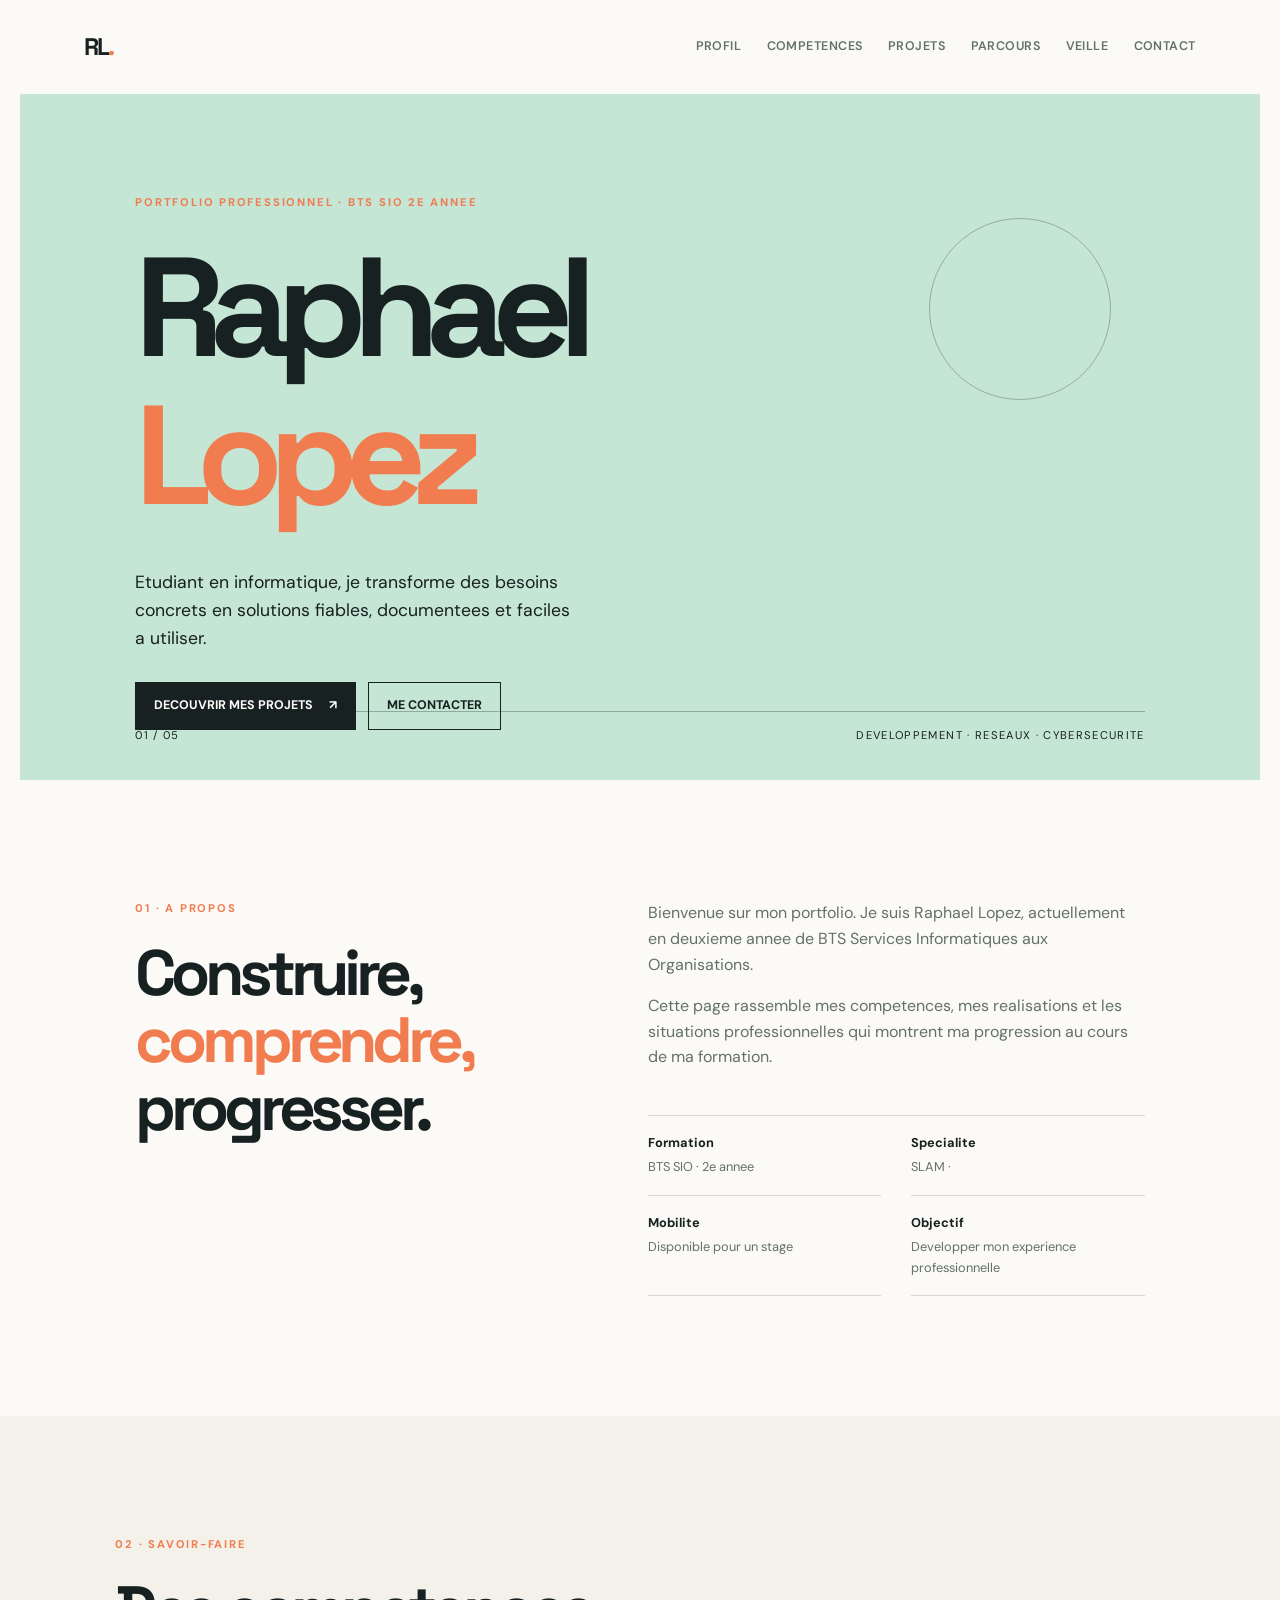
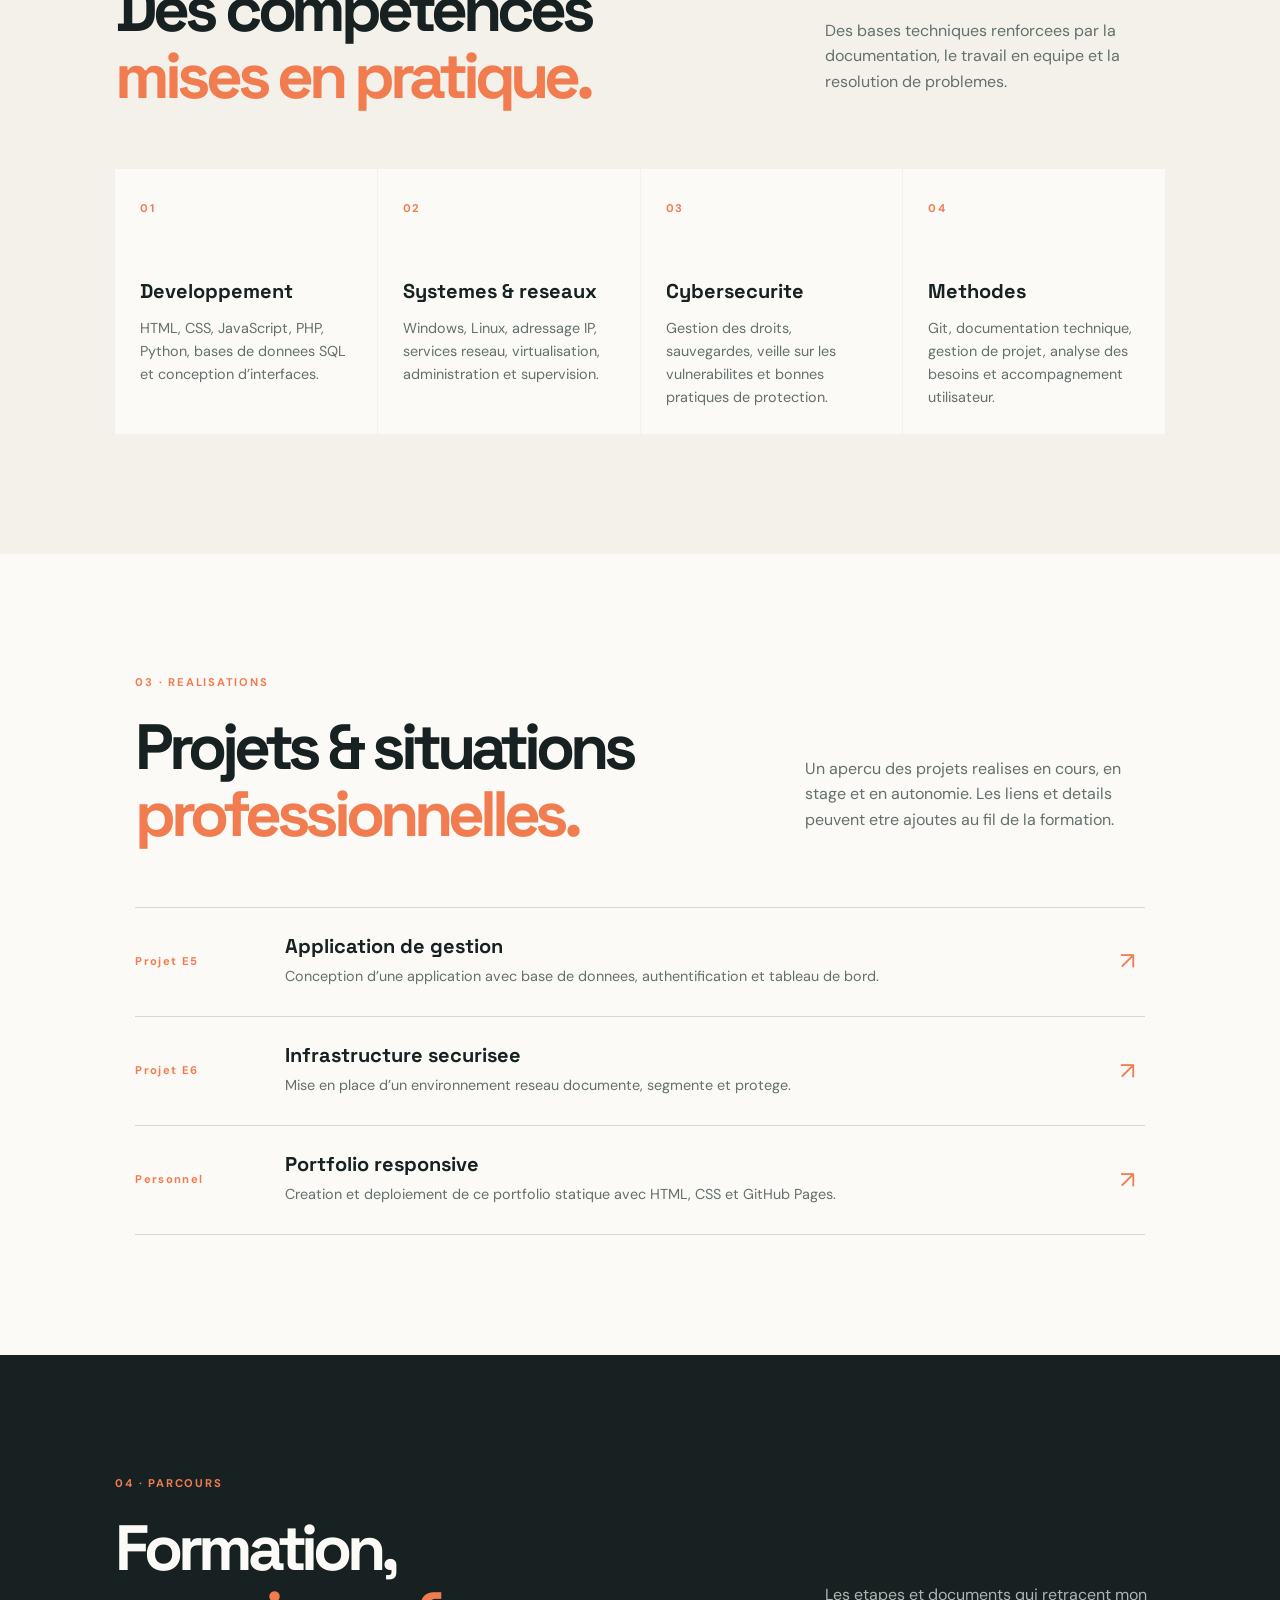
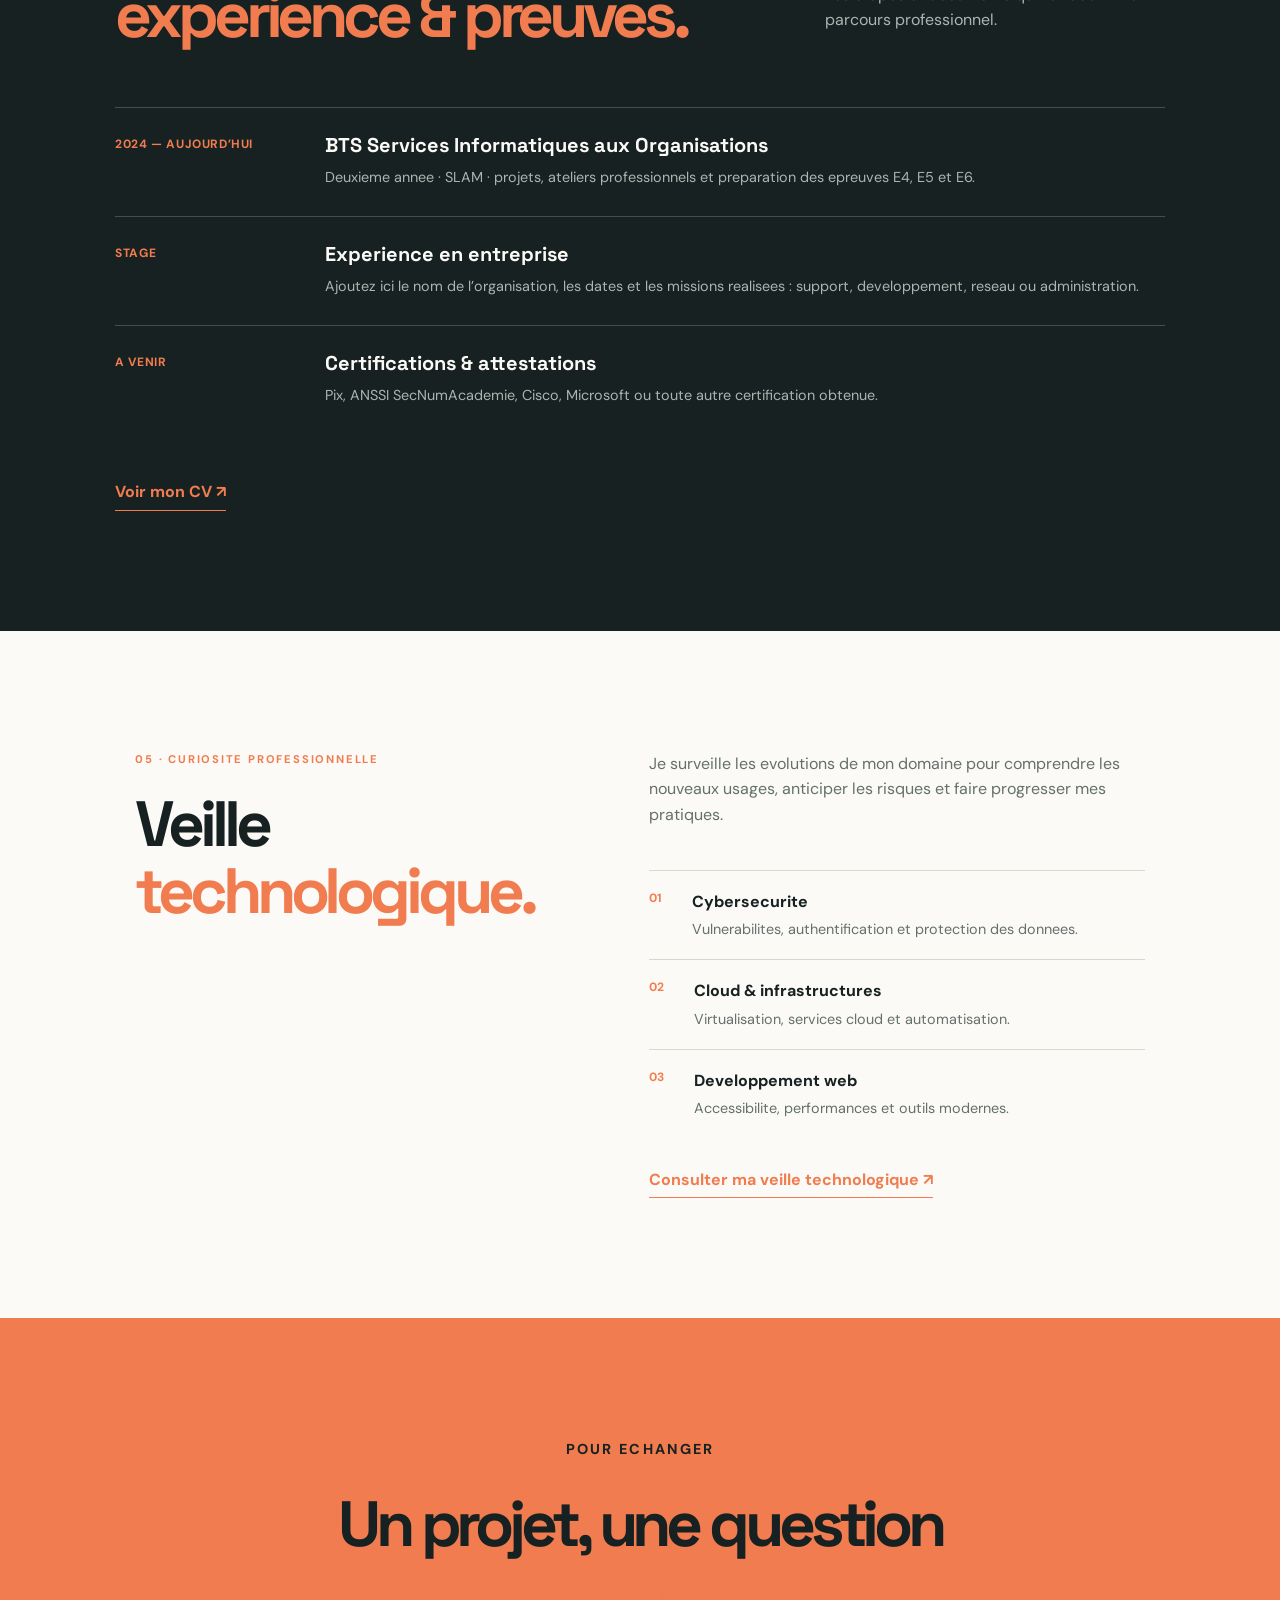
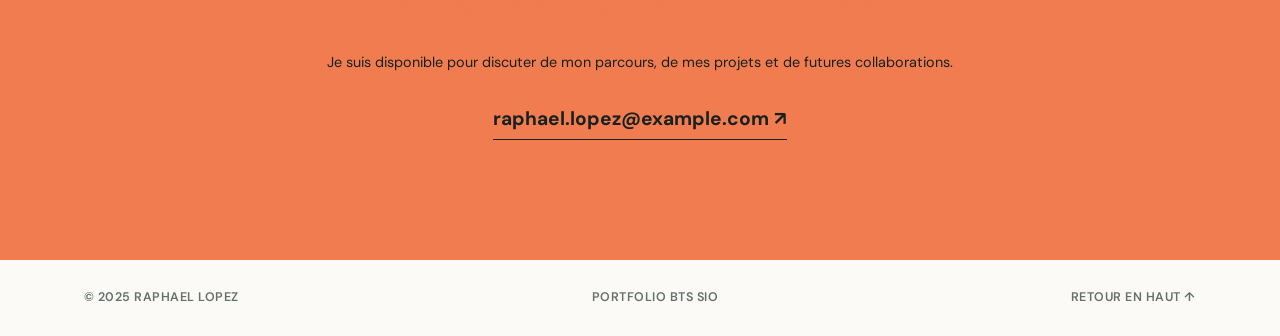
==== index.html @ b1503b55 "jihui" ====
<!DOCTYPE html>
<html lang="fr">
    <head>
        <meta charset="UTF-8">
        <meta name="viewport" content="width=device-width, initial-scale=1.0">
        <meta name="description" content="Portfolio de Raphael Lopez, etudiant en deuxieme annee de BTS SIO.">
        <title>Raphael Lopez | Portfolio BTS SIO</title>
        <link rel="stylesheet" href="stylep.css">
    </head>
    <body>
        <header class="site-header">
            <a class="brand" href="#accueil">RL<span>.</span></a>
            <nav aria-label="Navigation principale">
                <a href="#profil">Profil</a>
                <a href="#competences">Competences</a>
                <a href="#projets">Projets</a>
                <a href="#parcours">Parcours</a>
                <a href="#veille">Veille</a>
                <a href="#contact">Contact</a>
            </nav>
        </header>

        <main>
            <section id="accueil" class="hero">
                <p class="eyebrow">Portfolio professionnel · BTS SIO 2e annee</p>
                <h1>Raphael<br><em>Lopez</em></h1>
                <p class="hero-intro">Etudiant en informatique, je transforme des besoins concrets en solutions fiables, documentees et faciles a utiliser.</p>
                <div class="hero-actions">
                    <a class="button button-primary" href="#projets">Decouvrir mes projets <span aria-hidden="true">↗</span></a>
                    <a class="button button-secondary" href="#contact">Me contacter</a>
                </div>
                <div class="hero-meta">
                    <span>01 / 05</span>
                    <span>Developpement · Reseaux · Cybersecurite</span>
                </div>
            </section>

            <section id="profil" class="section split-section">
                <div>
                    <p class="eyebrow">01 · A propos</p>
                    <h2>Construire,<br><em>comprendre,</em> progresser.</h2>
                </div>
                <div class="section-copy">
                    <p>Bienvenue sur mon portfolio. Je suis Raphael Lopez, actuellement en deuxieme annee de BTS Services Informatiques aux Organisations.</p>
                    <p>Cette page rassemble mes competences, mes realisations et les situations professionnelles qui montrent ma progression au cours de ma formation.</p>
                    <div class="info-grid">
                        <div><strong>Formation</strong><span>BTS SIO · 2e annee</span></div>
                        <div><strong>Specialite</strong><span>SLAM ·</span></div>
                        <div><strong>Mobilite</strong><span>Disponible pour un stage</span></div>
                        <div><strong>Objectif</strong><span>Developper mon experience professionnelle</span></div>
                    </div>
                </div>
            </section>

            <section id="competences" class="section tinted-section">
                <div class="section-heading">
                    <div>
                        <p class="eyebrow">02 · Savoir-faire</p>
                        <h2>Des competences<br><em>mises en pratique.</em></h2>
                    </div>
                    <p>Des bases techniques renforcees par la documentation, le travail en equipe et la resolution de problemes.</p>
                </div>
                <div class="skill-grid">
                    <article class="skill-card"><span class="card-number">01</span><h3>Developpement</h3><p>HTML, CSS, JavaScript, PHP, Python, bases de donnees SQL et conception d’interfaces.</p></article>
                    <article class="skill-card"><span class="card-number">02</span><h3>Systemes & reseaux</h3><p>Windows, Linux, adressage IP, services reseau, virtualisation, administration et supervision.</p></article>
                    <article class="skill-card"><span class="card-number">03</span><h3>Cybersecurite</h3><p>Gestion des droits, sauvegardes, veille sur les vulnerabilites et bonnes pratiques de protection.</p></article>
                    <article class="skill-card"><span class="card-number">04</span><h3>Methodes</h3><p>Git, documentation technique, gestion de projet, analyse des besoins et accompagnement utilisateur.</p></article>
                </div>
            </section>

            <section id="projets" class="section">
                <div class="section-heading">
                    <div>
                        <p class="eyebrow">03 · Realisations</p>
                        <h2>Projets & situations<br><em>professionnelles.</em></h2>
                    </div>
                    <p>Un apercu des projets realises en cours, en stage et en autonomie. Les liens et details peuvent etre ajoutes au fil de la formation.</p>
                </div>
                <div class="project-list">
                    <article class="project-row"><span class="project-type">Projet E5</span><div><h3>Application de gestion</h3><p>Conception d’une application avec base de donnees, authentification et tableau de bord.</p></div><span class="project-arrow" aria-hidden="true">↗</span></article>
                    <article class="project-row"><span class="project-type">Projet E6</span><div><h3>Infrastructure securisee</h3><p>Mise en place d’un environnement reseau documente, segmente et protege.</p></div><span class="project-arrow" aria-hidden="true">↗</span></article>
                    <article class="project-row"><span class="project-type">Personnel</span><div><h3>Portfolio responsive</h3><p>Creation et deploiement de ce portfolio statique avec HTML, CSS et GitHub Pages.</p></div><span class="project-arrow" aria-hidden="true">↗</span></article>
                </div>
            </section>

            <section id="parcours" class="section dark-section">
                <div class="section-heading">
                    <div>
                        <p class="eyebrow">04 · Parcours</p>
                        <h2>Formation,<br><em>experience & preuves.</em></h2>
                    </div>
                    <p>Les etapes et documents qui retracent mon parcours professionnel.</p>
                </div>
                <div class="timeline">
                    <div class="timeline-item"><span>2024 — aujourd’hui</span><div><h3>BTS Services Informatiques aux Organisations</h3><p>Deuxieme annee · SLAM · projets, ateliers professionnels et preparation des epreuves E4, E5 et E6.</p></div></div>
                    <div class="timeline-item"><span>Stage</span><div><h3>Experience en entreprise</h3><p>Ajoutez ici le nom de l’organisation, les dates et les missions realisees : support, developpement, reseau ou administration.</p></div></div>
                    <div class="timeline-item"><span>A venir</span><div><h3>Certifications & attestations</h3><p>Pix, ANSSI SecNumAcademie, Cisco, Microsoft ou toute autre certification obtenue.</p></div></div>
                </div>
                <div class="document-links"><a href="#contact">Voir mon CV <span aria-hidden="true">↗</div>
            </section>

            <section id="veille" class="section split-section">
                <div>
                    <p class="eyebrow">05 · Curiosite professionnelle</p>
                    <h2>Veille<br><em>technologique.</em></h2>
                </div>
                <div class="section-copy">
                    <p>Je surveille les evolutions de mon domaine pour comprendre les nouveaux usages, anticiper les risques et faire progresser mes pratiques.</p>
                    <div class="watch-list">
                        <div><span>01</span><div><strong>Cybersecurite</strong><p>Vulnerabilites, authentification et protection des donnees.</p></div></div>
                        <div><span>02</span><div><strong>Cloud & infrastructures</strong><p>Virtualisation, services cloud et automatisation.</p></div></div>
                        <div><span>03</span><div><strong>Developpement web</strong><p>Accessibilite, performances et outils modernes.</p></div></div>
                    </div>
                    <a class="watch-link" href="https://example.com/ma-veille-technologique" target="_blank" rel="noopener">Consulter ma veille technologique <span aria-hidden="true">↗</span></a>
                </div>
            </section>

            <section id="contact" class="contact-section">
                <p class="eyebrow">Pour echanger</p>
                <h2>Un projet, une question<br><em>ou une opportunite ?</em></h2>
                <p>Je suis disponible pour discuter de mon parcours, de mes projets et de futures collaborations.</p>
                <a class="contact-link" href="mailto:raphael.lopez@example.com">raphael.lopez@example.com <span aria-hidden="true">↗</span></a>
            </section>
        </main>

        <footer class="site-footer"><span>© 2025 Raphael Lopez</span><span>Portfolio BTS SIO</span><a href="#accueil">Retour en haut ↑</a></footer>
    </body>
</html>
---- stylep.css ----
@import url('https://fonts.googleapis.com/css2?family=DM+Sans:wght@400;500;600;700&family=Space+Grotesk:wght@400;500;600;700&display=swap');

:root {
	--ink: #172121;
	--muted: #64706d;
	--paper: #f4f1ea;
	--cream: #fbfaf6;
	--mint: #c5e5d5;
	--orange: #f07c4f;
	--line: #d8d8ce;
	--dark: #172121;
}

* { box-sizing: border-box; }
html { scroll-behavior: smooth; }
body { margin: 0; color: var(--ink); background: var(--cream); font-family: 'DM Sans', sans-serif; line-height: 1.6; }
a { color: inherit; text-decoration: none; }
.site-header { align-items: center; display: flex; justify-content: space-between; margin: 0 auto; max-width: 1240px; padding: 28px 5vw; }
.brand { font-family: 'Space Grotesk', sans-serif; font-size: 1.5rem; font-weight: 700; letter-spacing: -.08em; }
.brand span, .eyebrow, em { color: var(--orange); }
nav { display: flex; flex-wrap: wrap; gap: 25px; }
nav a, .site-footer { color: var(--muted); font-size: .78rem; font-weight: 600; letter-spacing: .04em; text-transform: uppercase; }
nav a:hover, .site-footer a:hover { color: var(--orange); }
.hero { background: var(--mint); margin: 0 auto; max-width: 1240px; min-height: 650px; padding: 100px 9vw 50px; position: relative; }
.hero:after { border: 1px solid rgba(23,33,33,.28); border-radius: 50%; content: ''; height: 180px; position: absolute; right: 12%; top: 18%; width: 180px; }
.eyebrow { font-size: .7rem; font-weight: 700; letter-spacing: .16em; margin: 0 0 22px; text-transform: uppercase; }
h1, h2, h3 { font-family: 'Space Grotesk', sans-serif; line-height: 1.05; margin: 0; }
h1 { font-size: clamp(4rem, 11vw, 9rem); letter-spacing: -.1em; max-width: 700px; }
h2 { font-size: clamp(2.4rem, 5vw, 4.5rem); letter-spacing: -.08em; }
h3 { font-size: 1.25rem; }
em { font-style: normal; }
.hero-intro { font-size: 1.1rem; margin: 38px 0 30px; max-width: 440px; }
.hero-actions { display: flex; flex-wrap: wrap; gap: 12px; }
.button { border: 1px solid var(--ink); display: inline-flex; font-size: .78rem; font-weight: 700; gap: 16px; padding: 13px 18px; text-transform: uppercase; }
.button-primary { background: var(--ink); color: var(--cream); }
.button-primary:hover { background: var(--orange); border-color: var(--orange); }
.button-secondary:hover { background: rgba(255,255,255,.35); }
.hero-meta { border-top: 1px solid rgba(23,33,33,.3); bottom: 35px; display: flex; font-size: .7rem; justify-content: space-between; left: 9vw; letter-spacing: .12em; padding-top: 15px; position: absolute; right: 9vw; text-transform: uppercase; }
.section, .contact-section { margin: 0 auto; max-width: 1240px; padding: 120px 9vw; }
.split-section { display: grid; gap: 9vw; grid-template-columns: .8fr 1fr; }
.section-copy { color: var(--muted); max-width: 540px; }
.section-copy p { margin-top: 0; }
.info-grid { border-top: 1px solid var(--line); display: grid; gap: 0 30px; grid-template-columns: 1fr 1fr; margin-top: 45px; }
.info-grid div { border-bottom: 1px solid var(--line); display: flex; flex-direction: column; padding: 17px 0; }
.info-grid strong, .info-grid span { font-size: .8rem; }
.info-grid strong { color: var(--ink); margin-bottom: 4px; }
.tinted-section { background: var(--paper); max-width: none; }
.section-heading { align-items: end; display: flex; gap: 80px; justify-content: space-between; margin: 0 auto 58px; max-width: 1060px; }
.section-heading > p { color: var(--muted); max-width: 340px; }
.skill-grid { display: grid; gap: 1px; grid-template-columns: repeat(4, 1fr); margin: 0 auto; max-width: 1060px; }
.skill-card { background: var(--cream); min-height: 250px; padding: 25px; }
.card-number, .project-type { color: var(--orange); font-size: .7rem; font-weight: 700; letter-spacing: .12em; }
.skill-card h3 { margin: 62px 0 15px; }
.skill-card p, .project-row p, .timeline-item p, .watch-list p, .contact-section > p { color: var(--muted); font-size: .9rem; margin: 0; }
.project-list { border-top: 1px solid var(--line); margin: 0 auto; max-width: 1060px; }
.project-row { align-items: center; border-bottom: 1px solid var(--line); display: grid; gap: 30px; grid-template-columns: 120px 1fr 25px; padding: 28px 0; }
.project-row h3 { margin-bottom: 8px; }
.project-arrow { color: var(--orange); font-size: 1.5rem; }
.project-row:hover h3 { color: var(--orange); }
.dark-section { background: var(--dark); color: var(--cream); max-width: none; }
.dark-section .section-heading > p, .dark-section .timeline-item p { color: #aab6b1; }
.timeline { margin: 0 auto; max-width: 1060px; }
.timeline-item { border-top: 1px solid #40504d; display: grid; gap: 60px; grid-template-columns: 150px 1fr; padding: 27px 0; }
.timeline-item > span { color: var(--orange); font-size: .75rem; font-weight: 700; letter-spacing: .05em; text-transform: uppercase; }
.timeline-item h3 { margin-bottom: 10px; }
.document-links { display: flex; flex-wrap: wrap; gap: 35px; margin: 45px auto 0; max-width: 1060px; }
.document-links a, .contact-link { border-bottom: 1px solid var(--orange); color: var(--orange); font-weight: 700; padding-bottom: 5px; }
.watch-list { margin-top: 42px; }
.watch-list > div { align-items: start; border-top: 1px solid var(--line); display: flex; gap: 30px; padding: 18px 0; }
.watch-list > div > span { color: var(--orange); font-size: .75rem; font-weight: 700; }
.watch-list strong { color: var(--ink); display: block; margin-bottom: 4px; }
.watch-link { border-bottom: 1px solid var(--orange); color: var(--orange); display: inline-block; font-weight: 700; margin-top: 28px; padding-bottom: 5px; }
.watch-link:hover { color: var(--ink); }
.contact-section { background: var(--orange); color: var(--ink); max-width: none; text-align: center; }
.contact-section h2 { margin: 0 auto 25px; }
.contact-section > p { color: var(--ink); margin: 0 auto 30px; }
.contact-link { border-color: var(--ink); display: inline-block; color: var(--ink); font-size: 1.2rem; }
.site-footer { display: flex; justify-content: space-between; margin: 0 auto; max-width: 1240px; padding: 28px 5vw; }
@media (max-width: 800px) { .site-header { align-items: flex-start; flex-direction: column; gap: 20px; } nav { gap: 12px 18px; } .hero { min-height: 640px; padding: 75px 8vw 40px; } .hero:after { height: 100px; right: 10%; top: 17%; width: 100px; } .hero-meta { align-items: flex-start; flex-direction: column; gap: 8px; left: 8vw; right: 8vw; } .section, .contact-section { padding: 80px 8vw; } .split-section, .skill-grid { grid-template-columns: 1fr; } .section-heading { align-items: start; flex-direction: column; gap: 20px; } .skill-card { min-height: auto; } .skill-card h3 { margin-top: 35px; } .project-row { gap: 12px; grid-template-columns: 1fr 25px; } .project-type { grid-column: 1 / -1; } .timeline-item { gap: 12px; grid-template-columns: 1fr; } .site-footer { align-items: flex-start; flex-direction: column; gap: 10px; } }
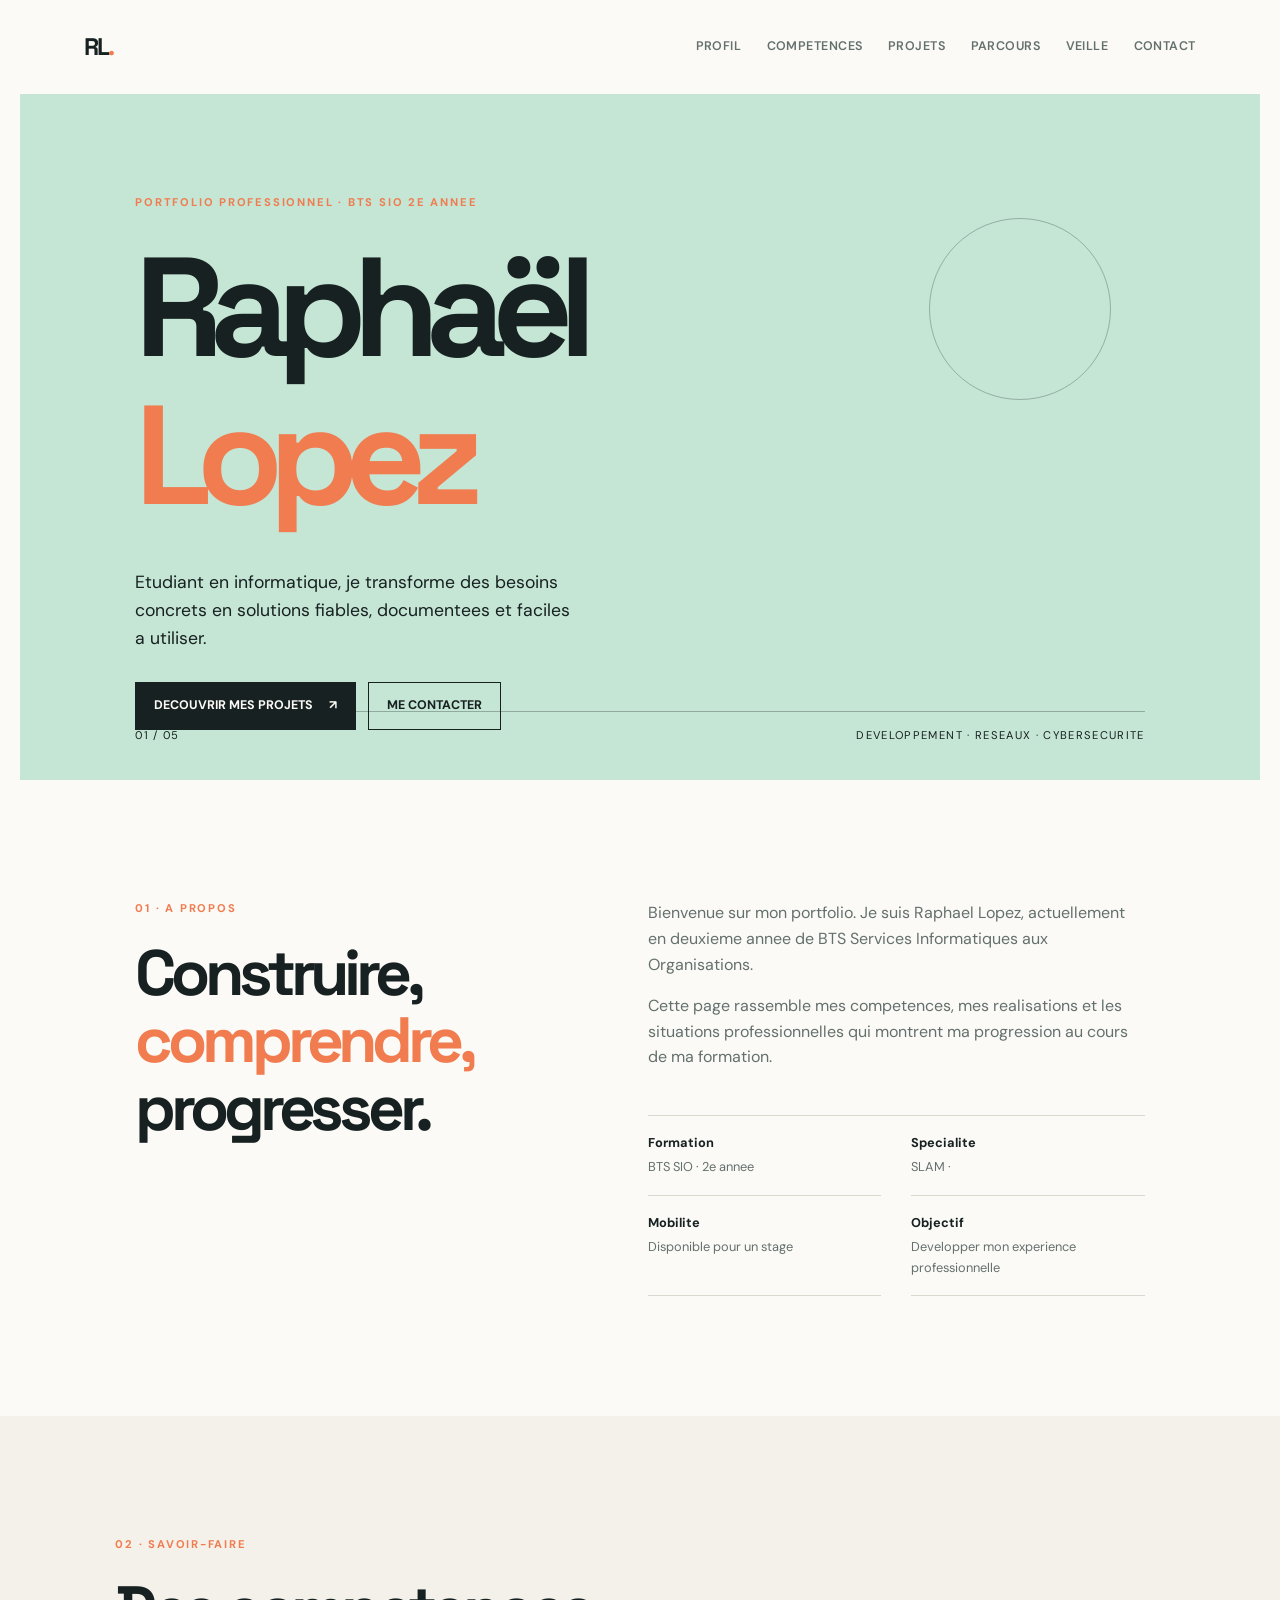
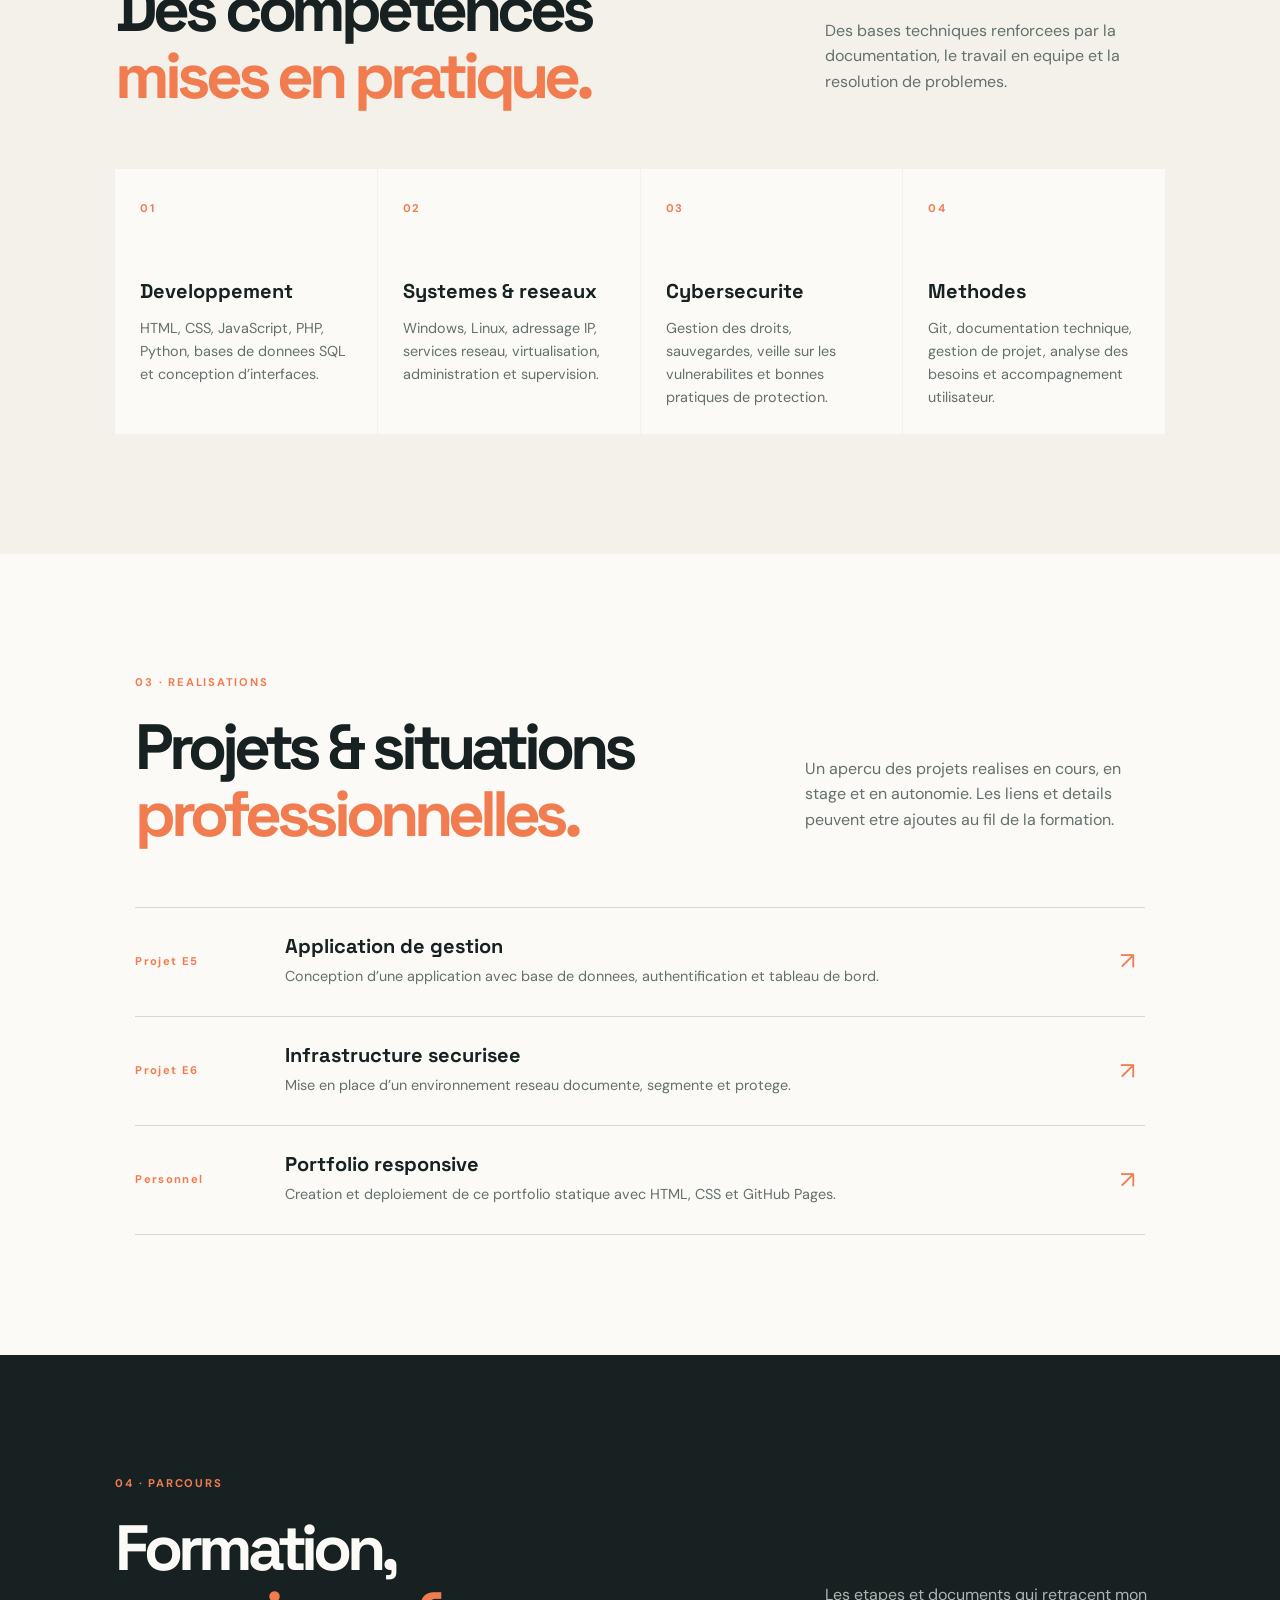
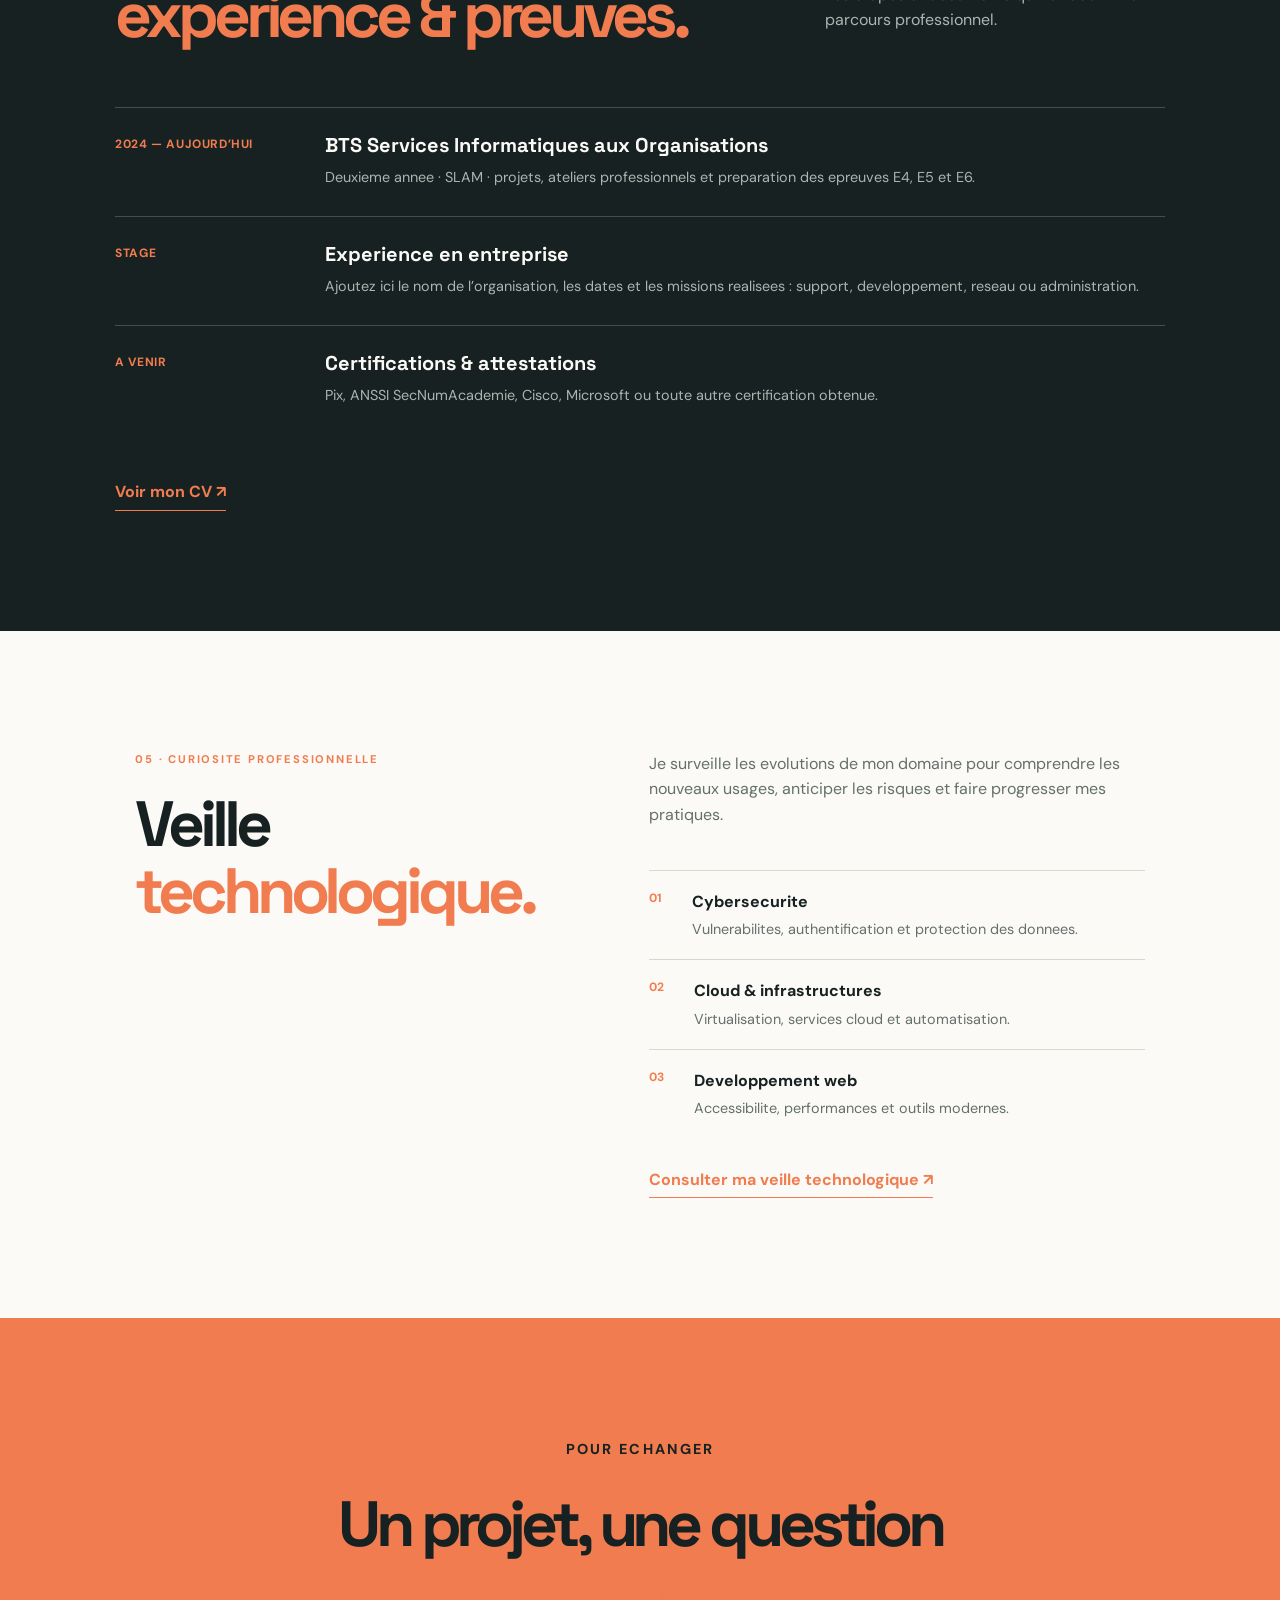
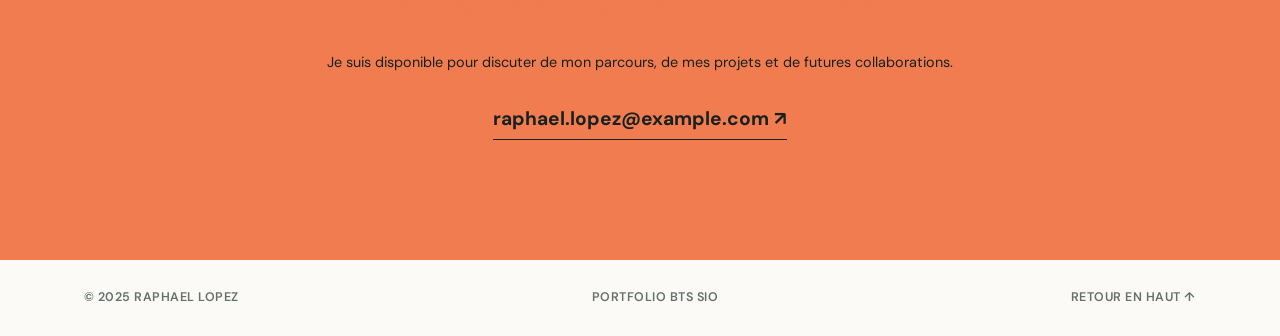
==== commit f0842f75: "fdg" ====
--- a/index.html
+++ b/index.html
@@ -4,7 +4,7 @@
         <meta charset="UTF-8">
         <meta name="viewport" content="width=device-width, initial-scale=1.0">
         <meta name="description" content="Portfolio de Raphael Lopez, etudiant en deuxieme annee de BTS SIO.">
-        <title>Raphael Lopez | Portfolio BTS SIO</title>
+        <title>Raphaël Lopez | Portfolio BTS SIO</title>
         <link rel="stylesheet" href="stylep.css">
     </head>
     <body>
@@ -23,7 +23,7 @@
         <main>
             <section id="accueil" class="hero">
                 <p class="eyebrow">Portfolio professionnel · BTS SIO 2e annee</p>
-                <h1>Raphael<br><em>Lopez</em></h1>
+                <h1>Raphaël<br><em>Lopez</em></h1>
                 <p class="hero-intro">Etudiant en informatique, je transforme des besoins concrets en solutions fiables, documentees et faciles a utiliser.</p>
                 <div class="hero-actions">
                     <a class="button button-primary" href="#projets">Decouvrir mes projets <span aria-hidden="true">↗</span></a>
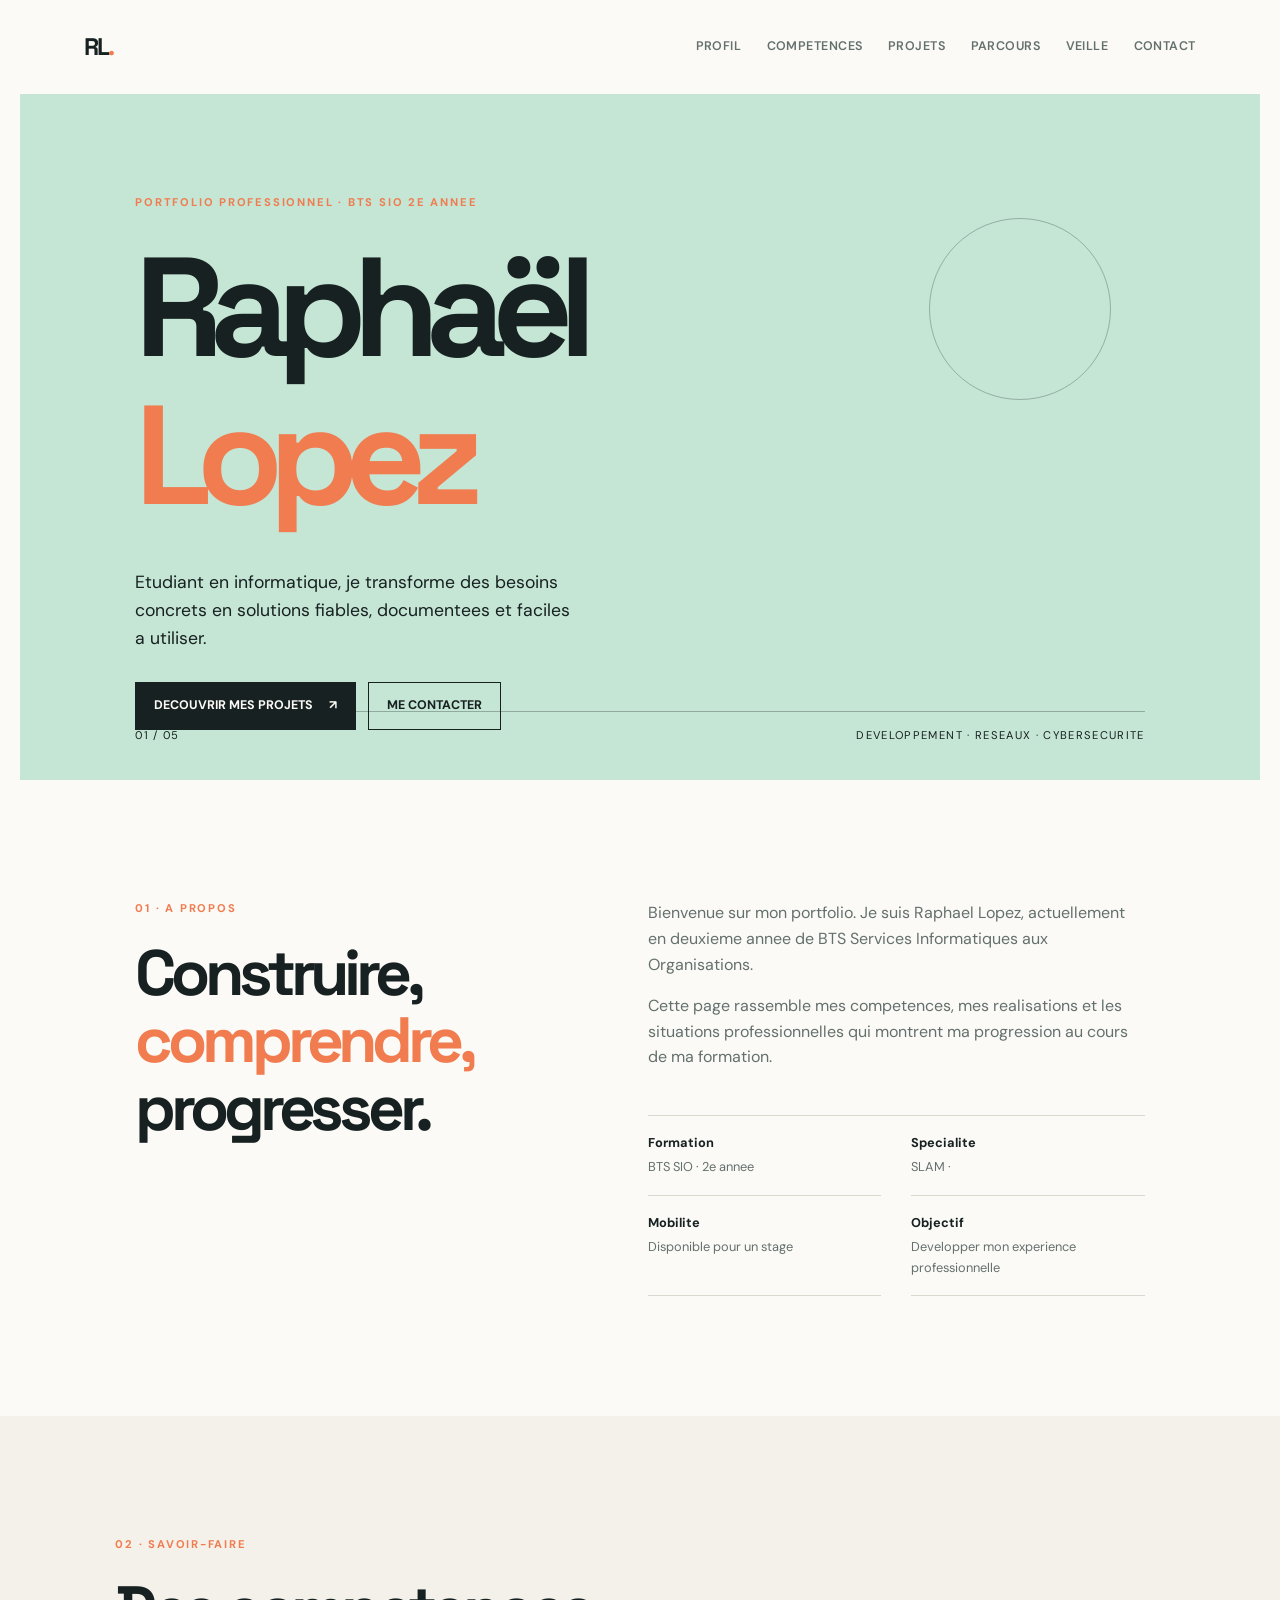
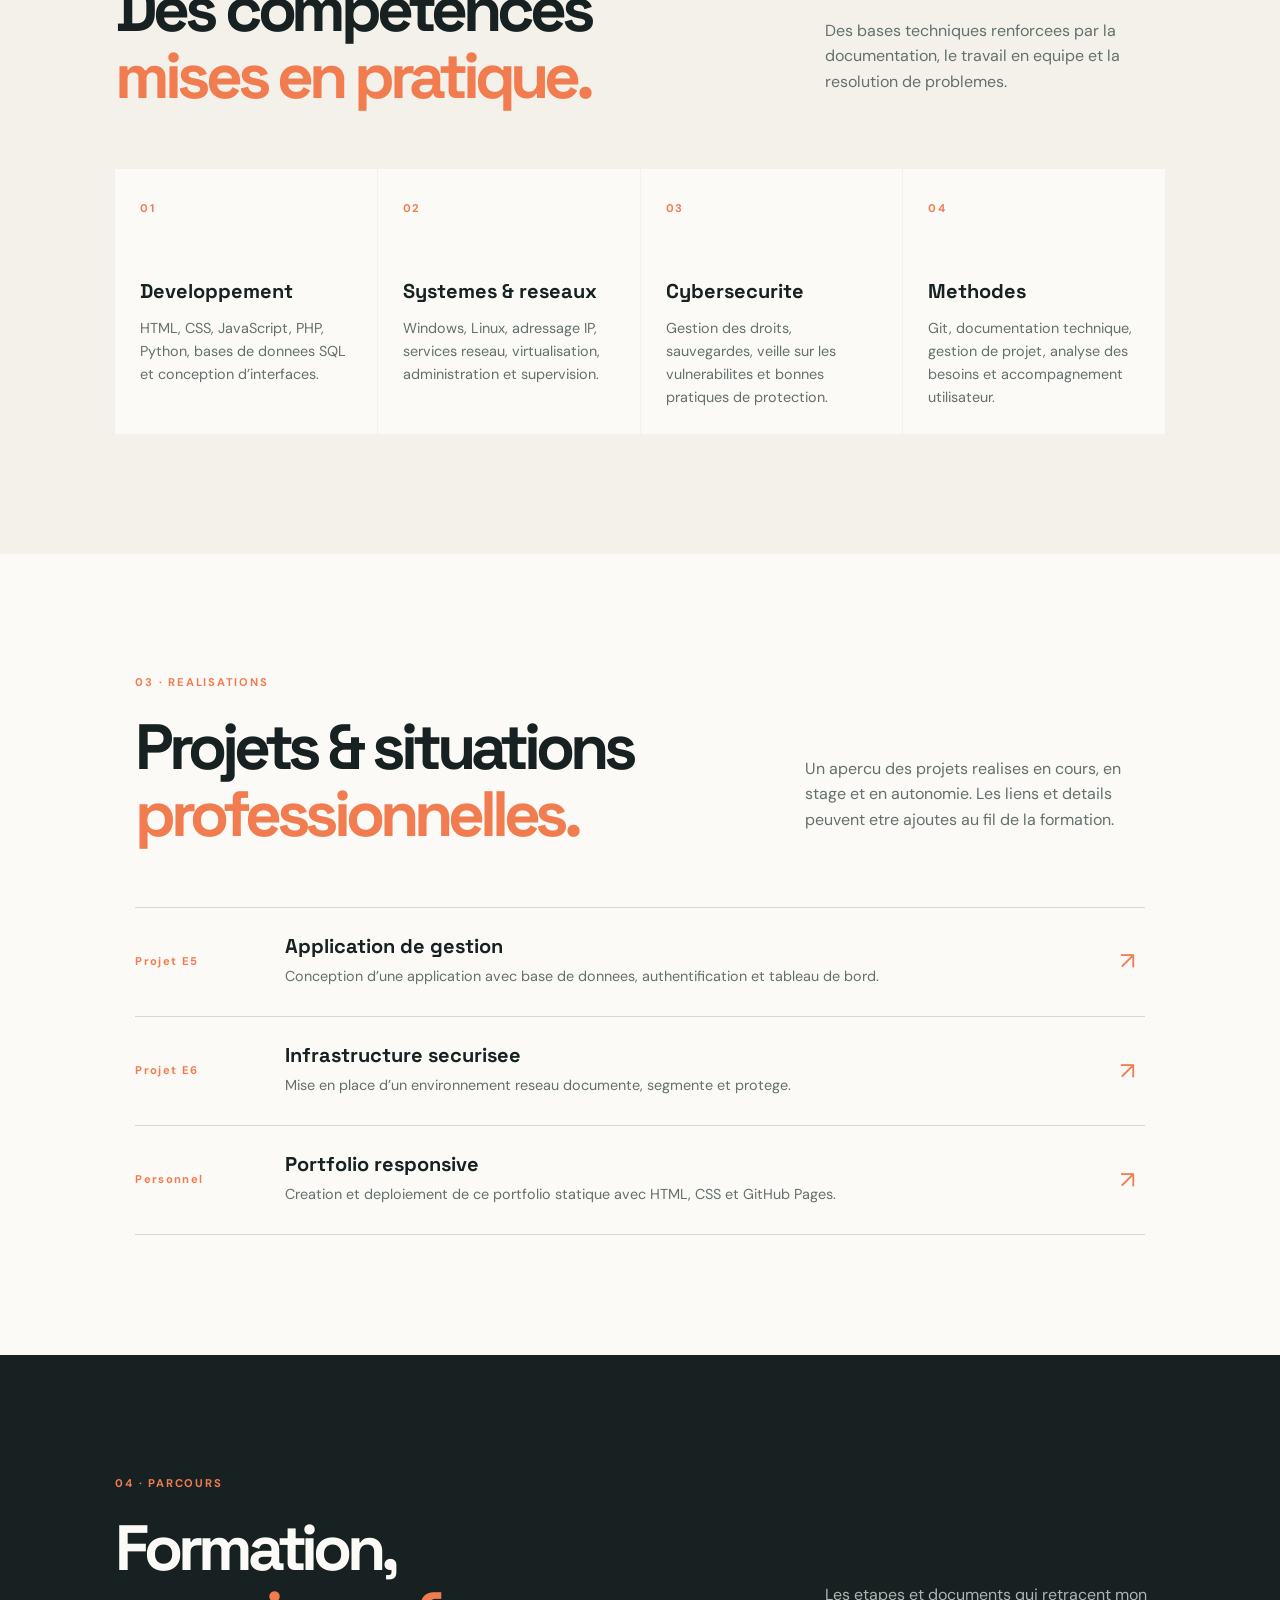
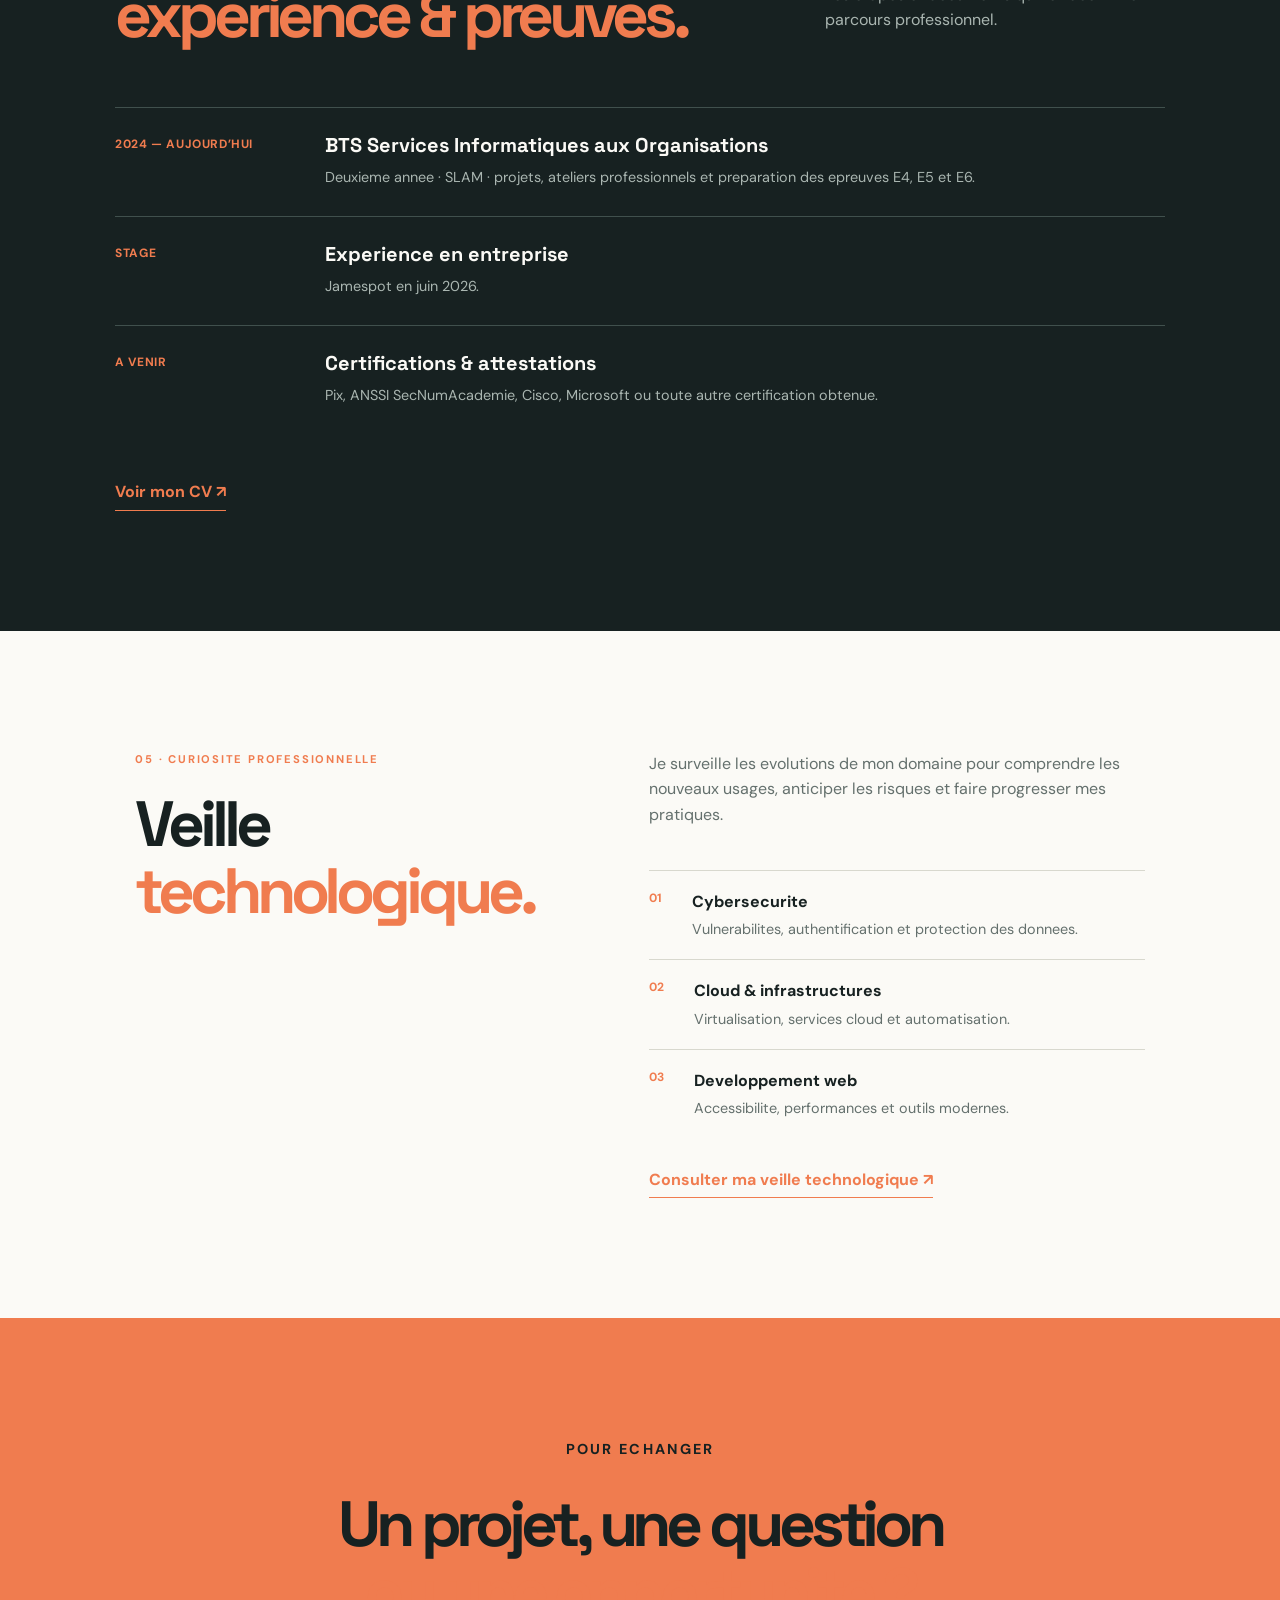
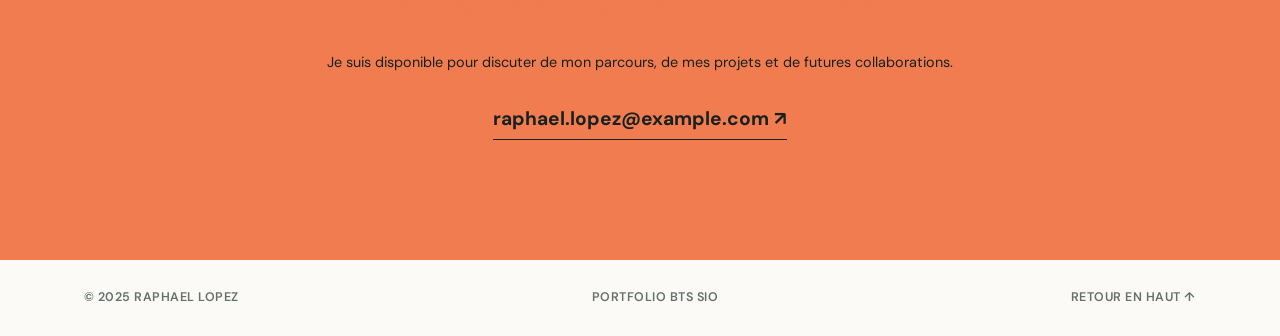
==== commit a9ae1a66: "Modify internship details in index.html Updated internship experience details in the timeline." ====
--- a/index.html
+++ b/index.html
@@ -93,7 +93,7 @@
                 </div>
                 <div class="timeline">
                     <div class="timeline-item"><span>2024 — aujourd’hui</span><div><h3>BTS Services Informatiques aux Organisations</h3><p>Deuxieme annee · SLAM · projets, ateliers professionnels et preparation des epreuves E4, E5 et E6.</p></div></div>
-                    <div class="timeline-item"><span>Stage</span><div><h3>Experience en entreprise</h3><p>Ajoutez ici le nom de l’organisation, les dates et les missions realisees : support, developpement, reseau ou administration.</p></div></div>
+                    <div class="timeline-item"><span>Stage</span><div><h3>Experience en entreprise</h3><p>Jamespot en juin 2026.</p></div></div>
                     <div class="timeline-item"><span>A venir</span><div><h3>Certifications & attestations</h3><p>Pix, ANSSI SecNumAcademie, Cisco, Microsoft ou toute autre certification obtenue.</p></div></div>
                 </div>
                 <div class="document-links"><a href="#contact">Voir mon CV <span aria-hidden="true">↗</div>
@@ -111,7 +111,7 @@
                         <div><span>02</span><div><strong>Cloud & infrastructures</strong><p>Virtualisation, services cloud et automatisation.</p></div></div>
                         <div><span>03</span><div><strong>Developpement web</strong><p>Accessibilite, performances et outils modernes.</p></div></div>
                     </div>
-                    <a class="watch-link" href="https://example.com/ma-veille-technologique" target="_blank" rel="noopener">Consulter ma veille technologique <span aria-hidden="true">↗</span></a>
+                    <a class="watch-link" href="https://app.flus.fr/collections/1855562927487446622" target="_blank" rel="noopener">Consulter ma veille technologique <span aria-hidden="true">↗</span></a>
                 </div>
             </section>
 
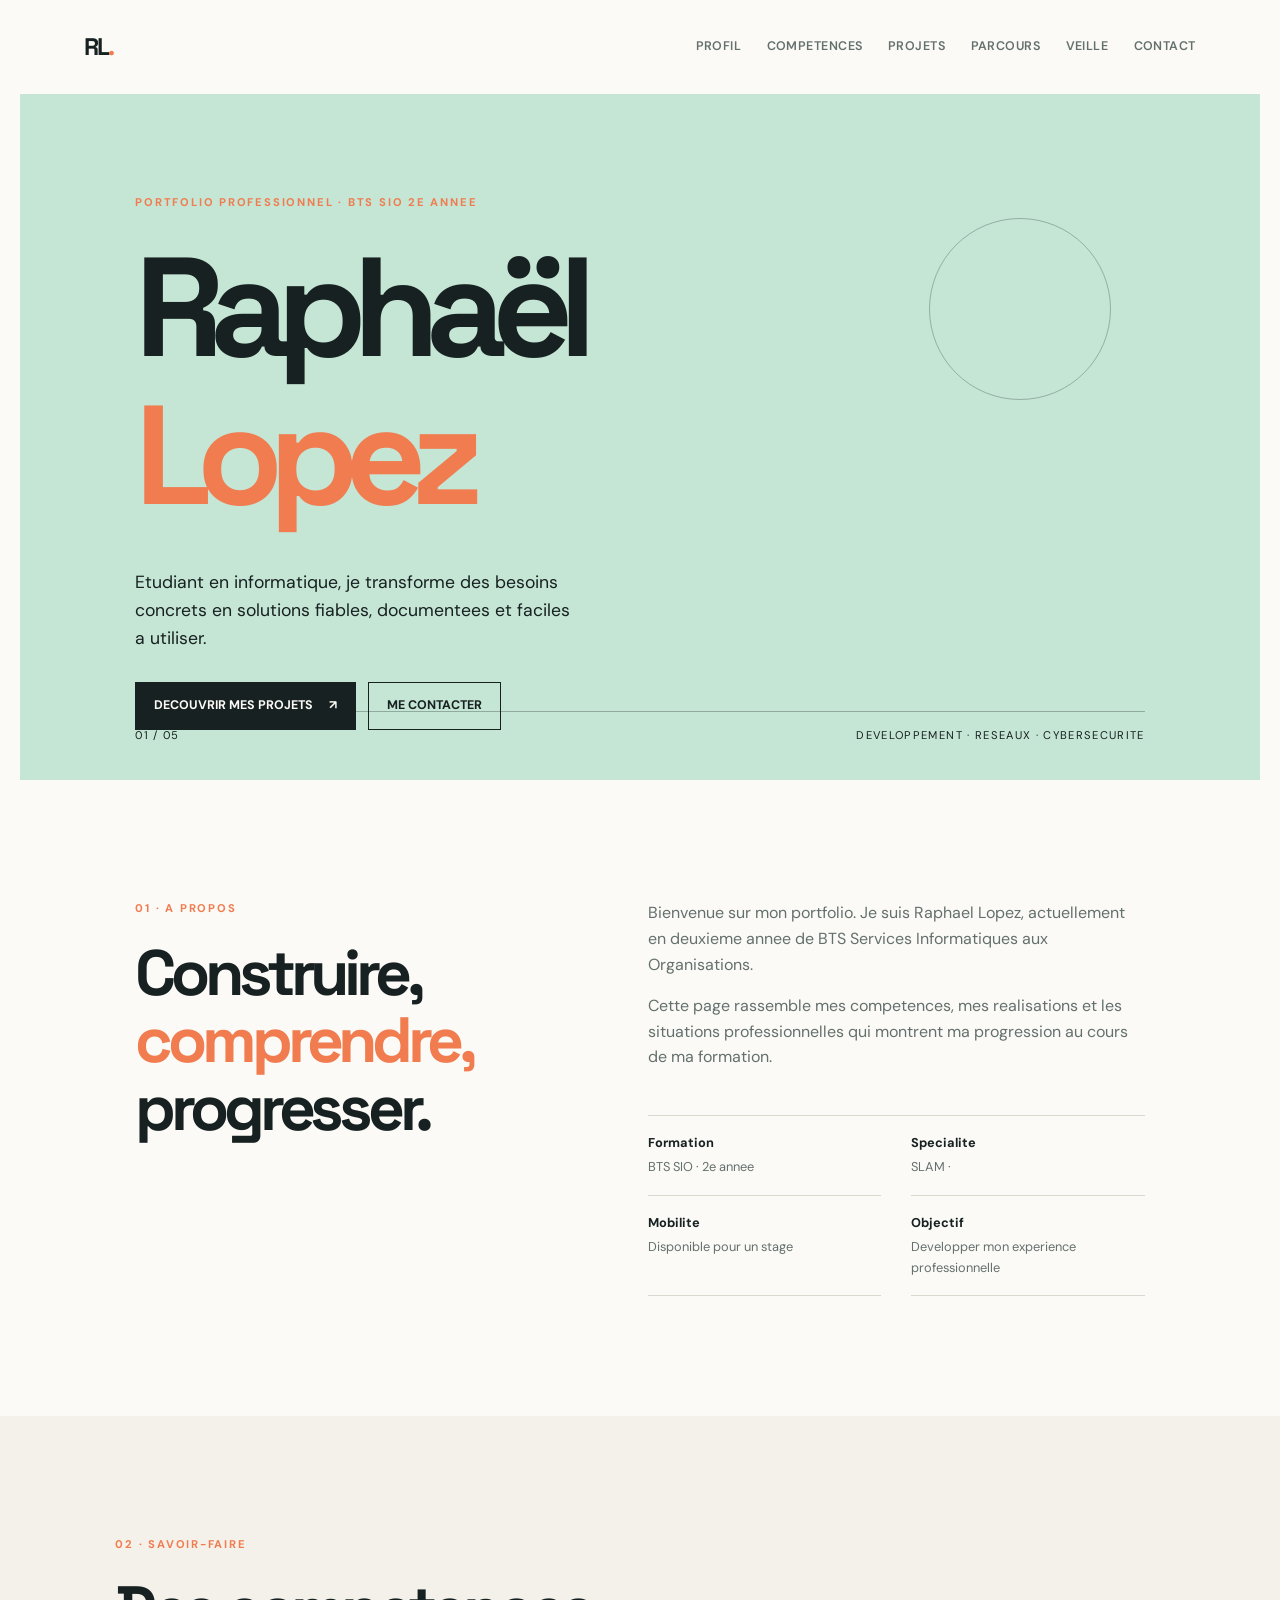
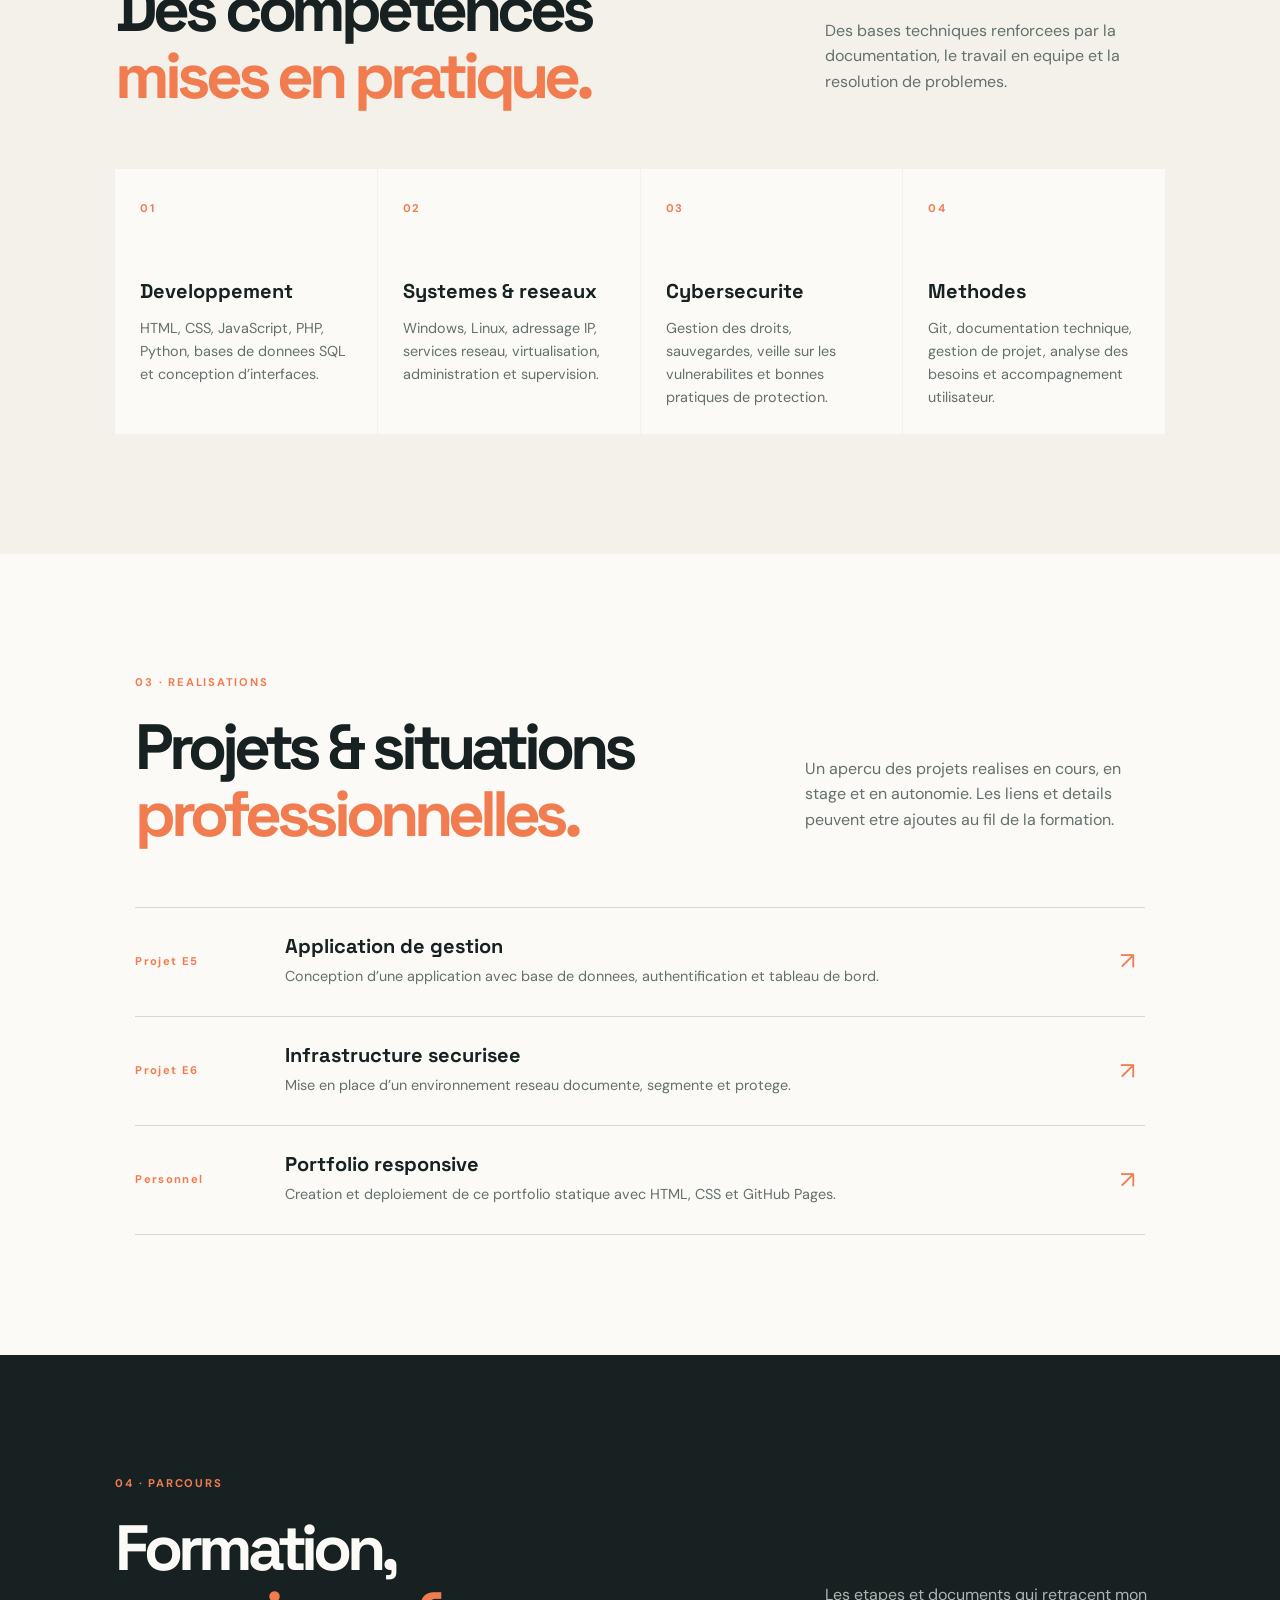
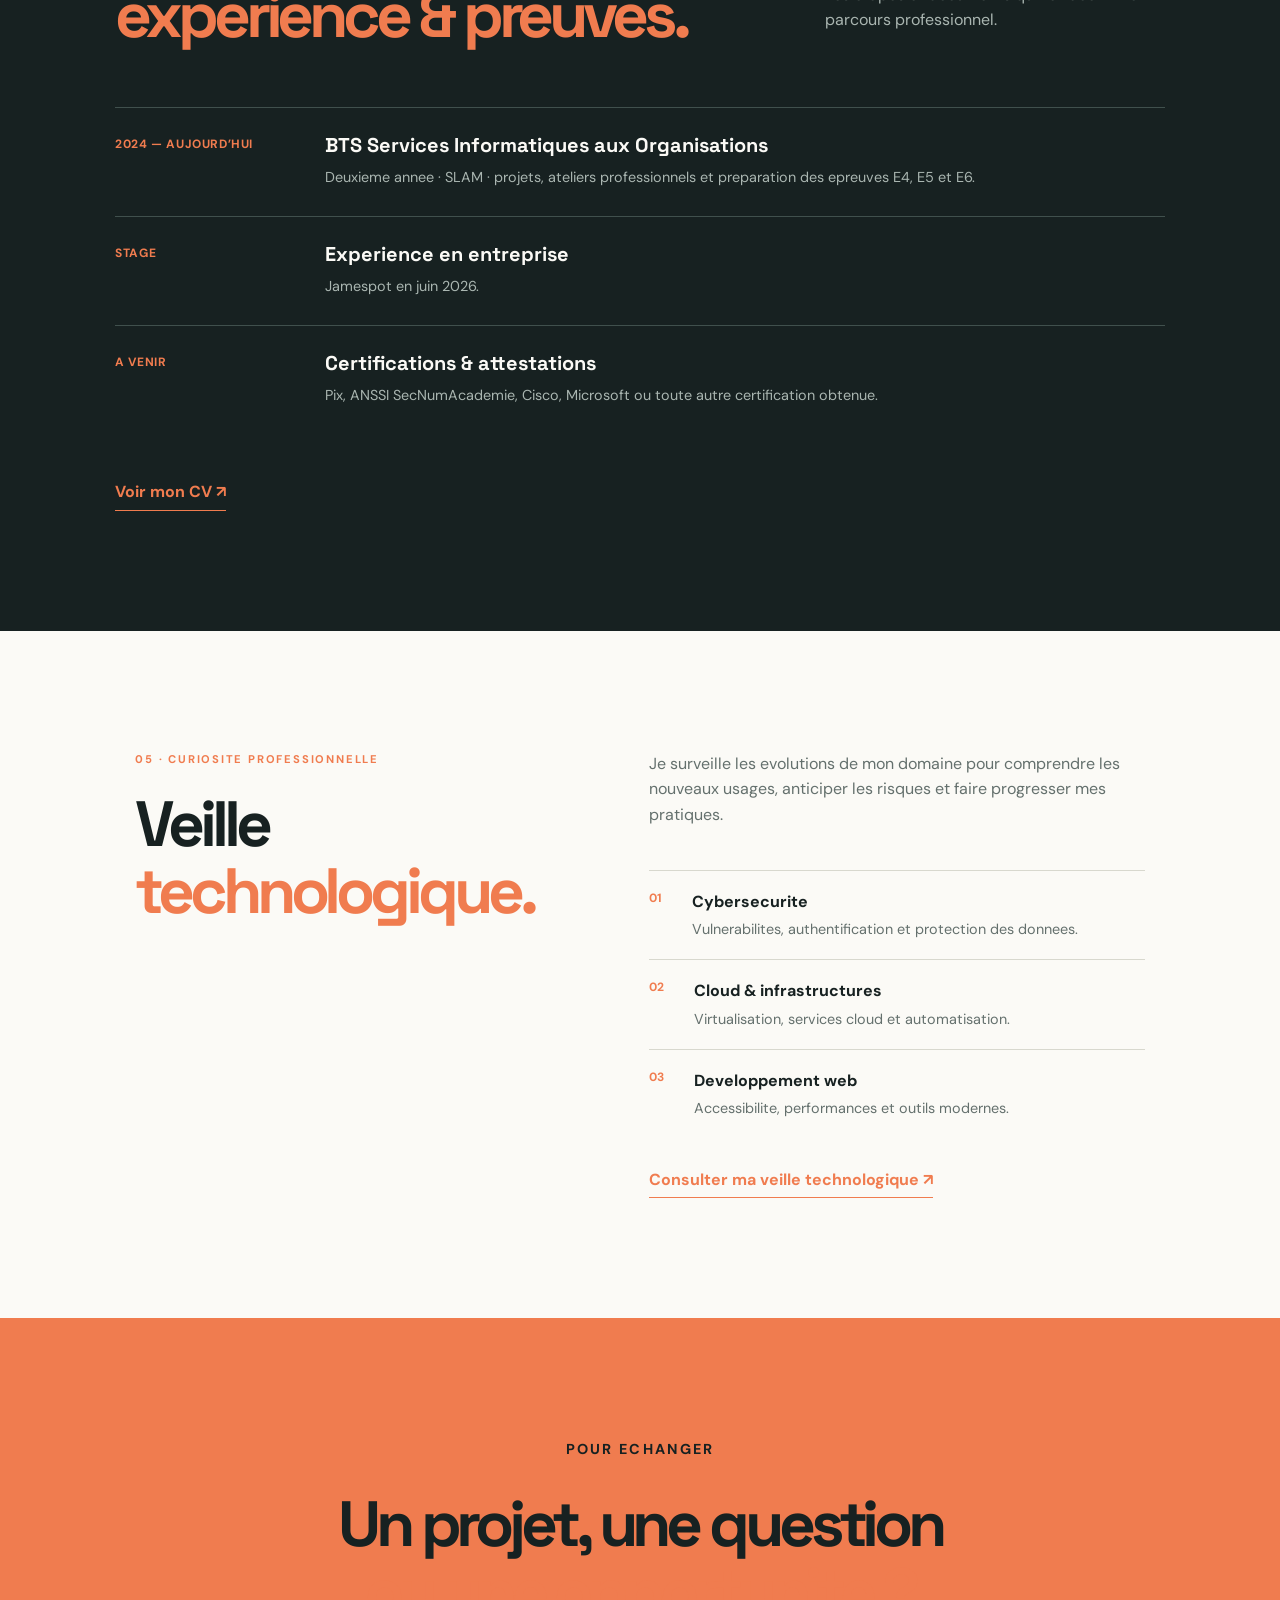
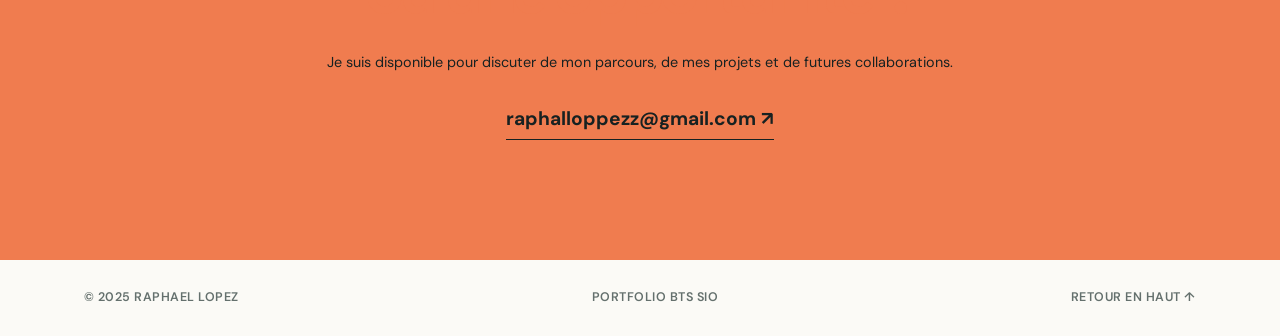
==== commit 4d71a286: "Update contact email in index.html" ====
--- a/index.html
+++ b/index.html
@@ -119,7 +119,7 @@
                 <p class="eyebrow">Pour echanger</p>
                 <h2>Un projet, une question<br><em>ou une opportunite ?</em></h2>
                 <p>Je suis disponible pour discuter de mon parcours, de mes projets et de futures collaborations.</p>
-                <a class="contact-link" href="mailto:raphael.lopez@example.com">raphael.lopez@example.com <span aria-hidden="true">↗</span></a>
+                <a class="contact-link" href="mailto:raphael.lopez@example.com">raphalloppezz@gmail.com <span aria-hidden="true">↗</span></a>
             </section>
         </main>
 
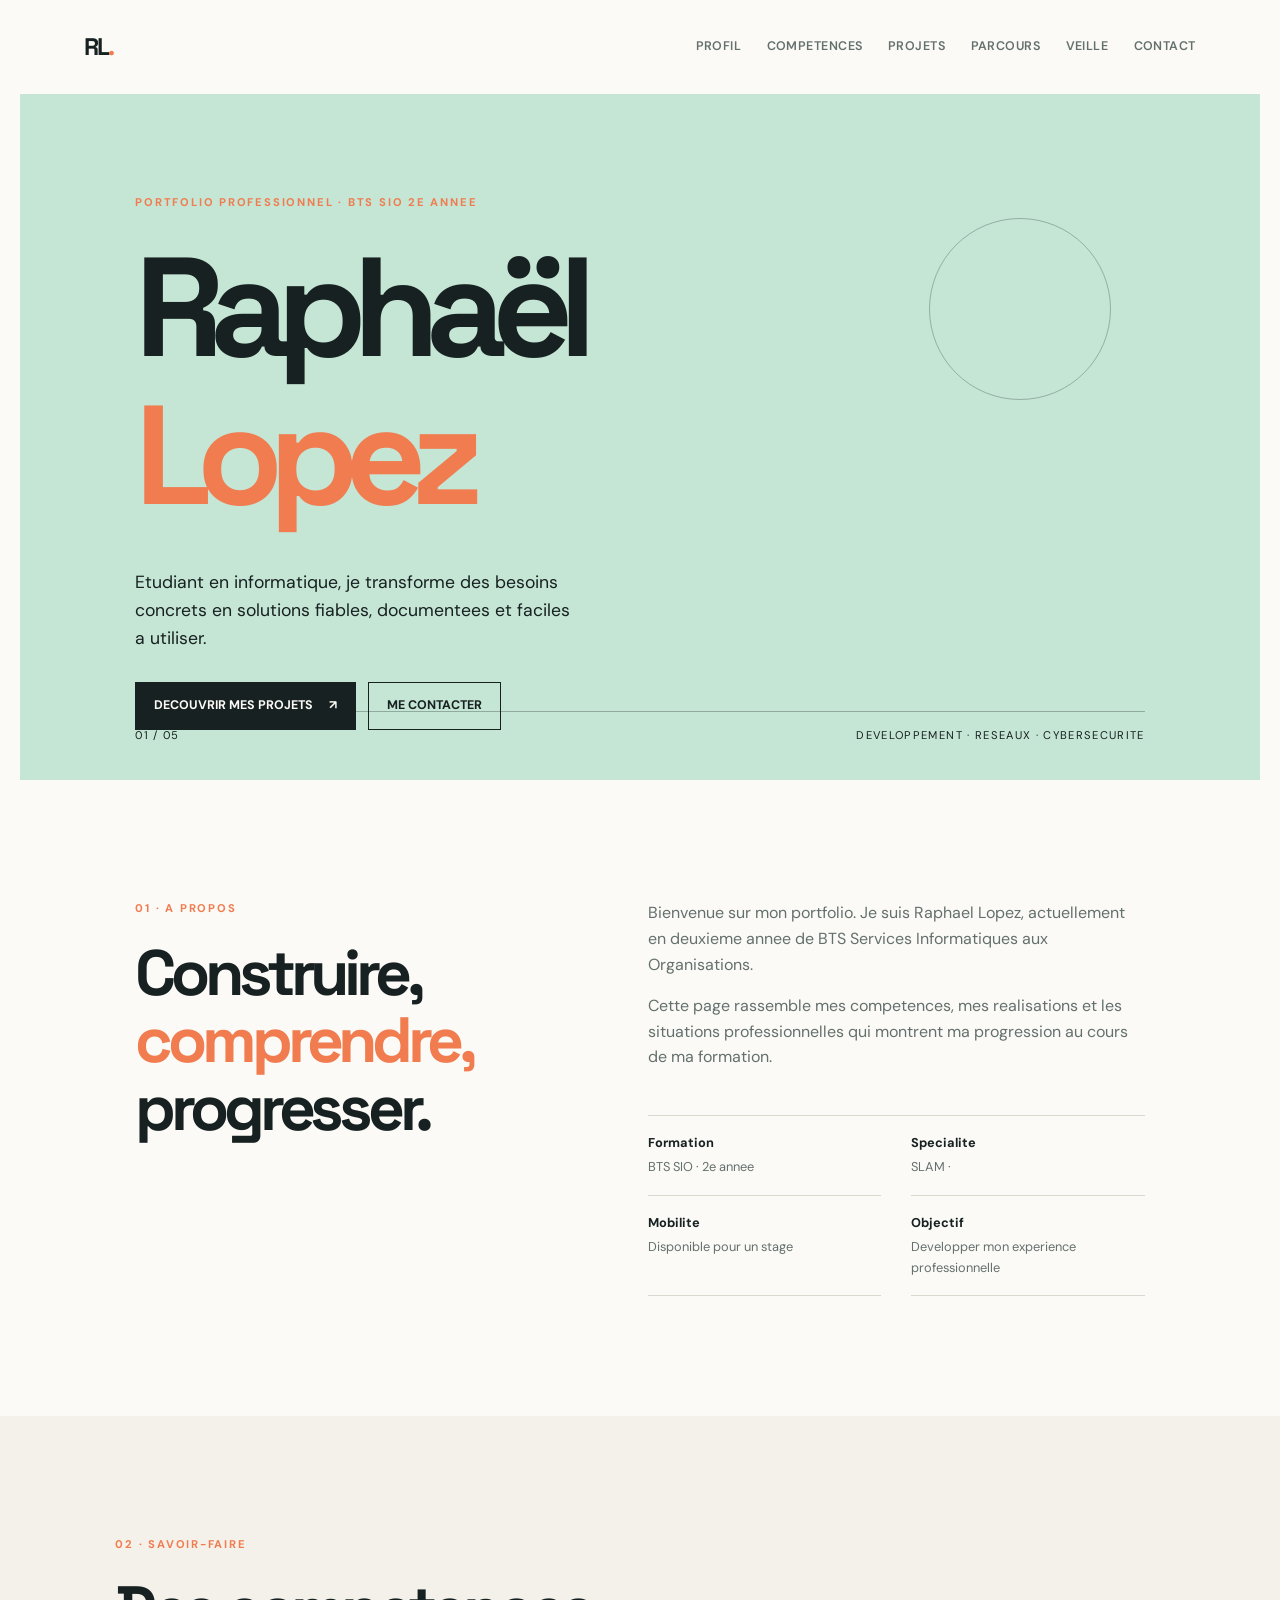
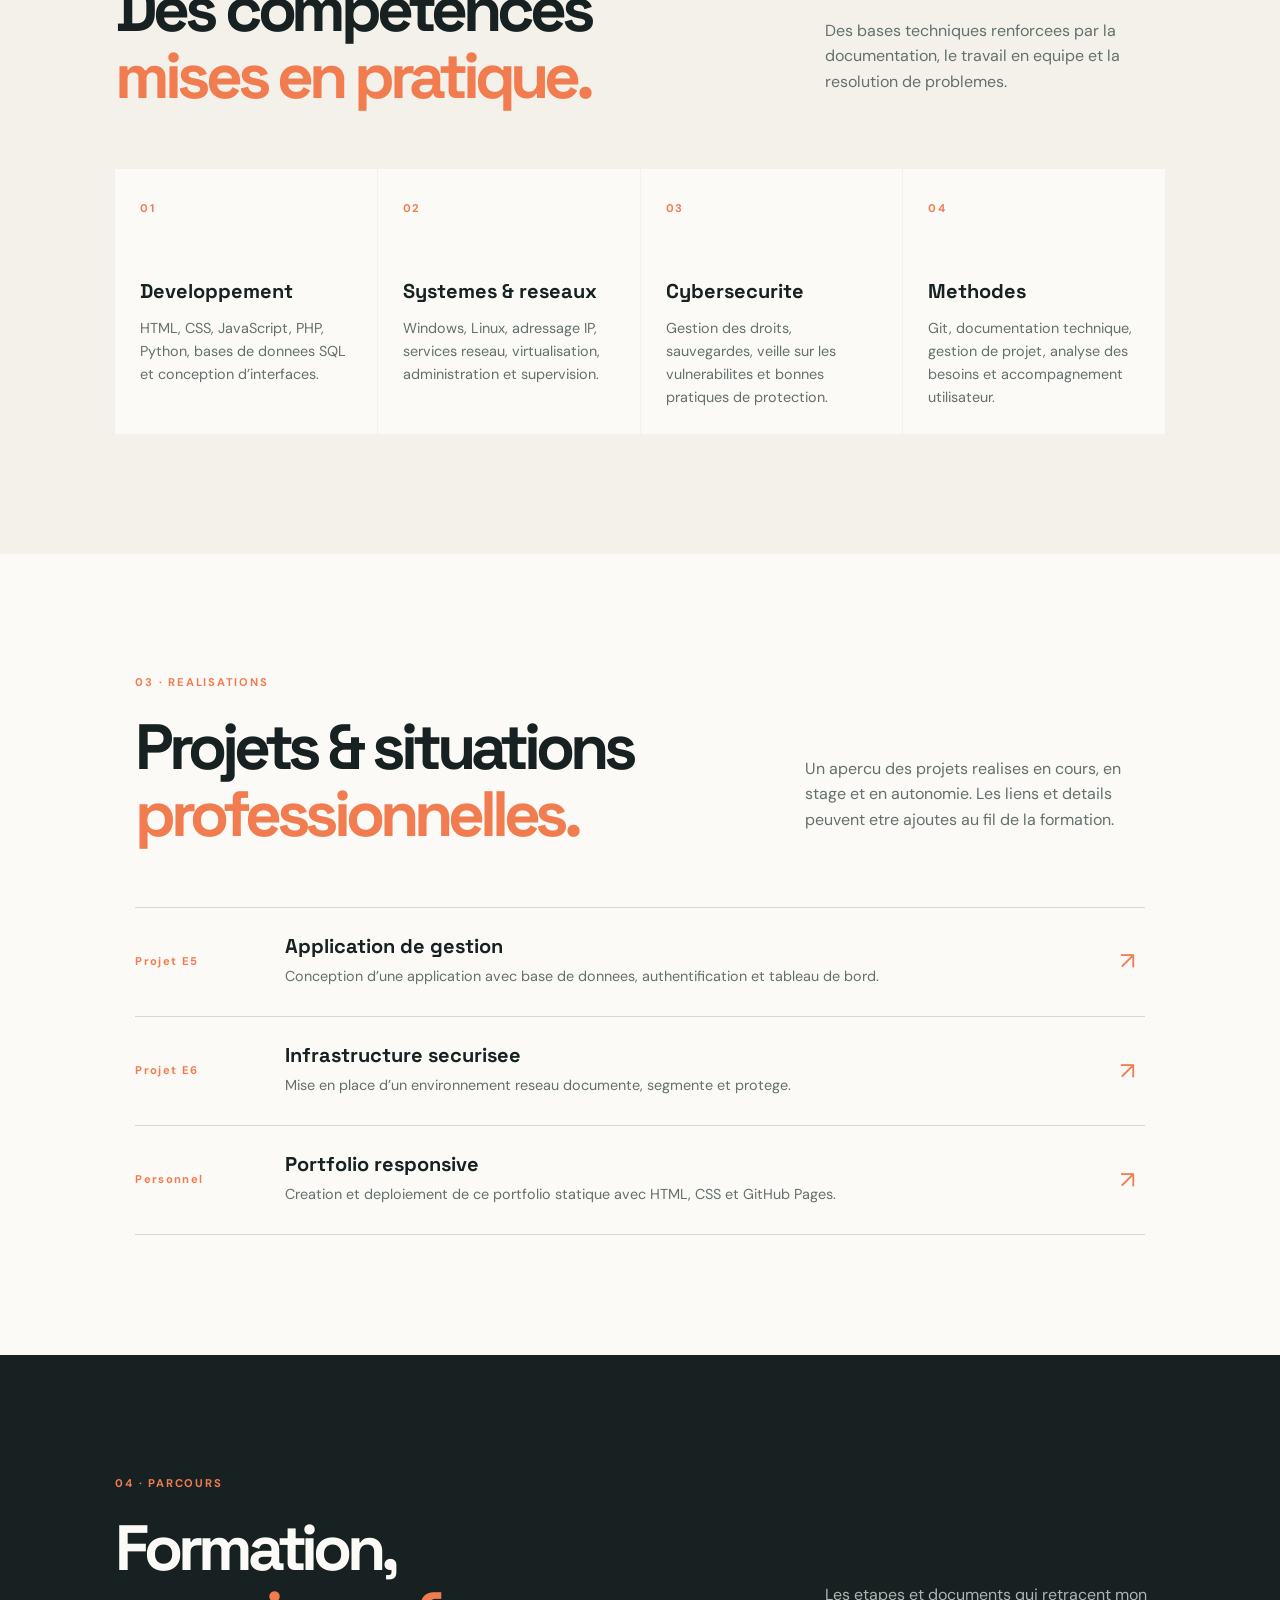
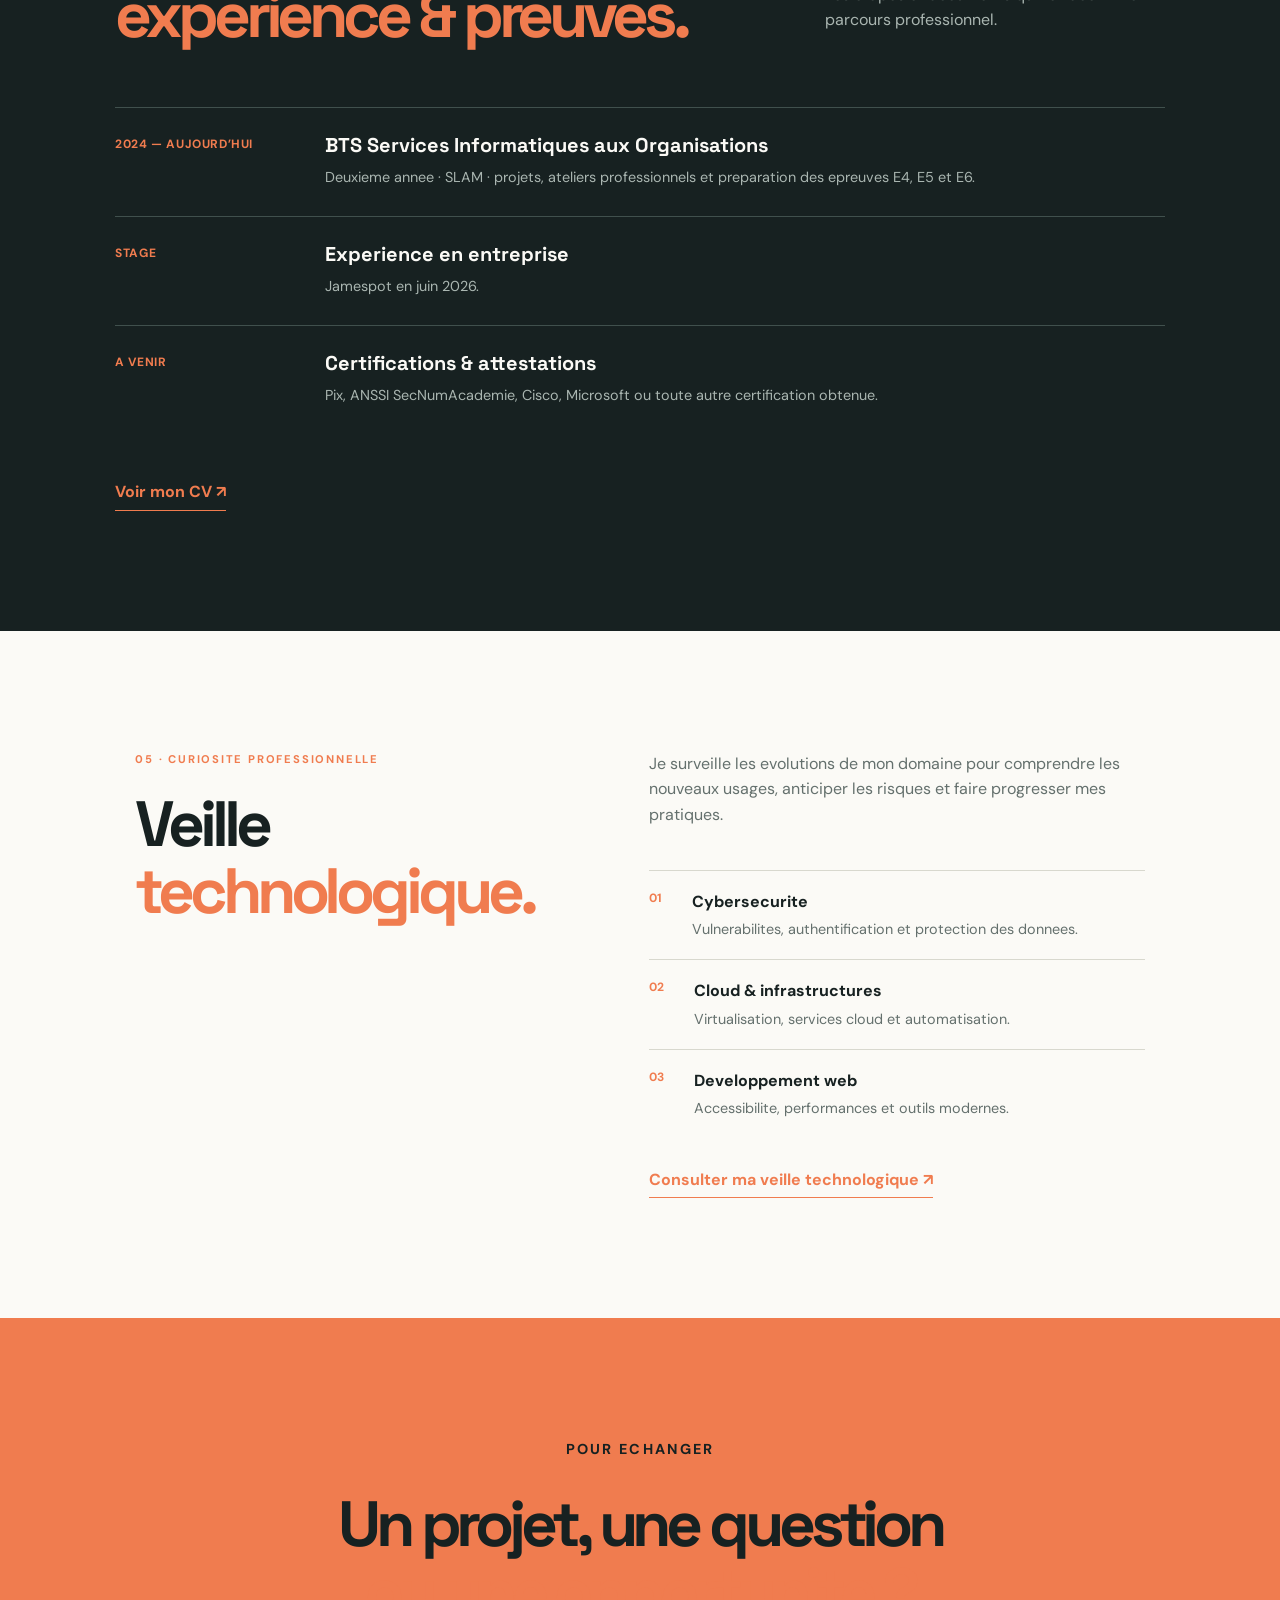
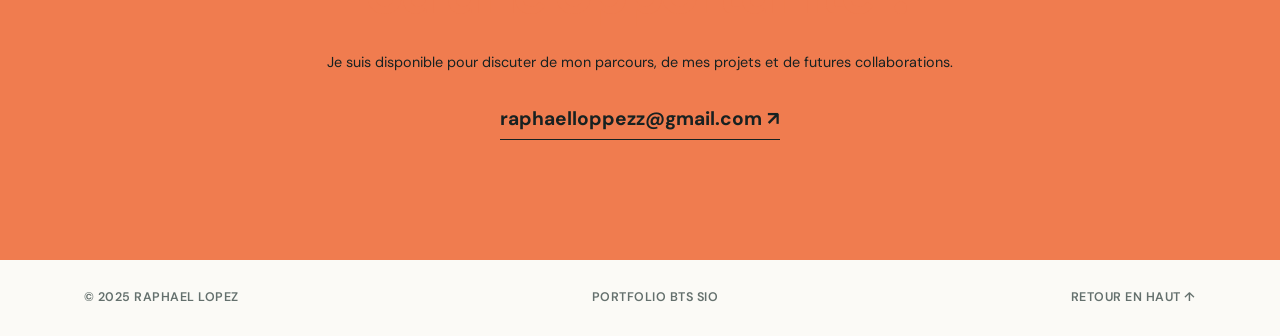
==== commit 97debce8: "Fix email address in contact section" ====
--- a/index.html
+++ b/index.html
@@ -119,7 +119,7 @@
                 <p class="eyebrow">Pour echanger</p>
                 <h2>Un projet, une question<br><em>ou une opportunite ?</em></h2>
                 <p>Je suis disponible pour discuter de mon parcours, de mes projets et de futures collaborations.</p>
-                <a class="contact-link" href="mailto:raphael.lopez@example.com">raphalloppezz@gmail.com <span aria-hidden="true">↗</span></a>
+                <a class="contact-link" href="mailto:raphael.lopez@example.com">raphaelloppezz@gmail.com <span aria-hidden="true">↗</span></a>
             </section>
         </main>
 
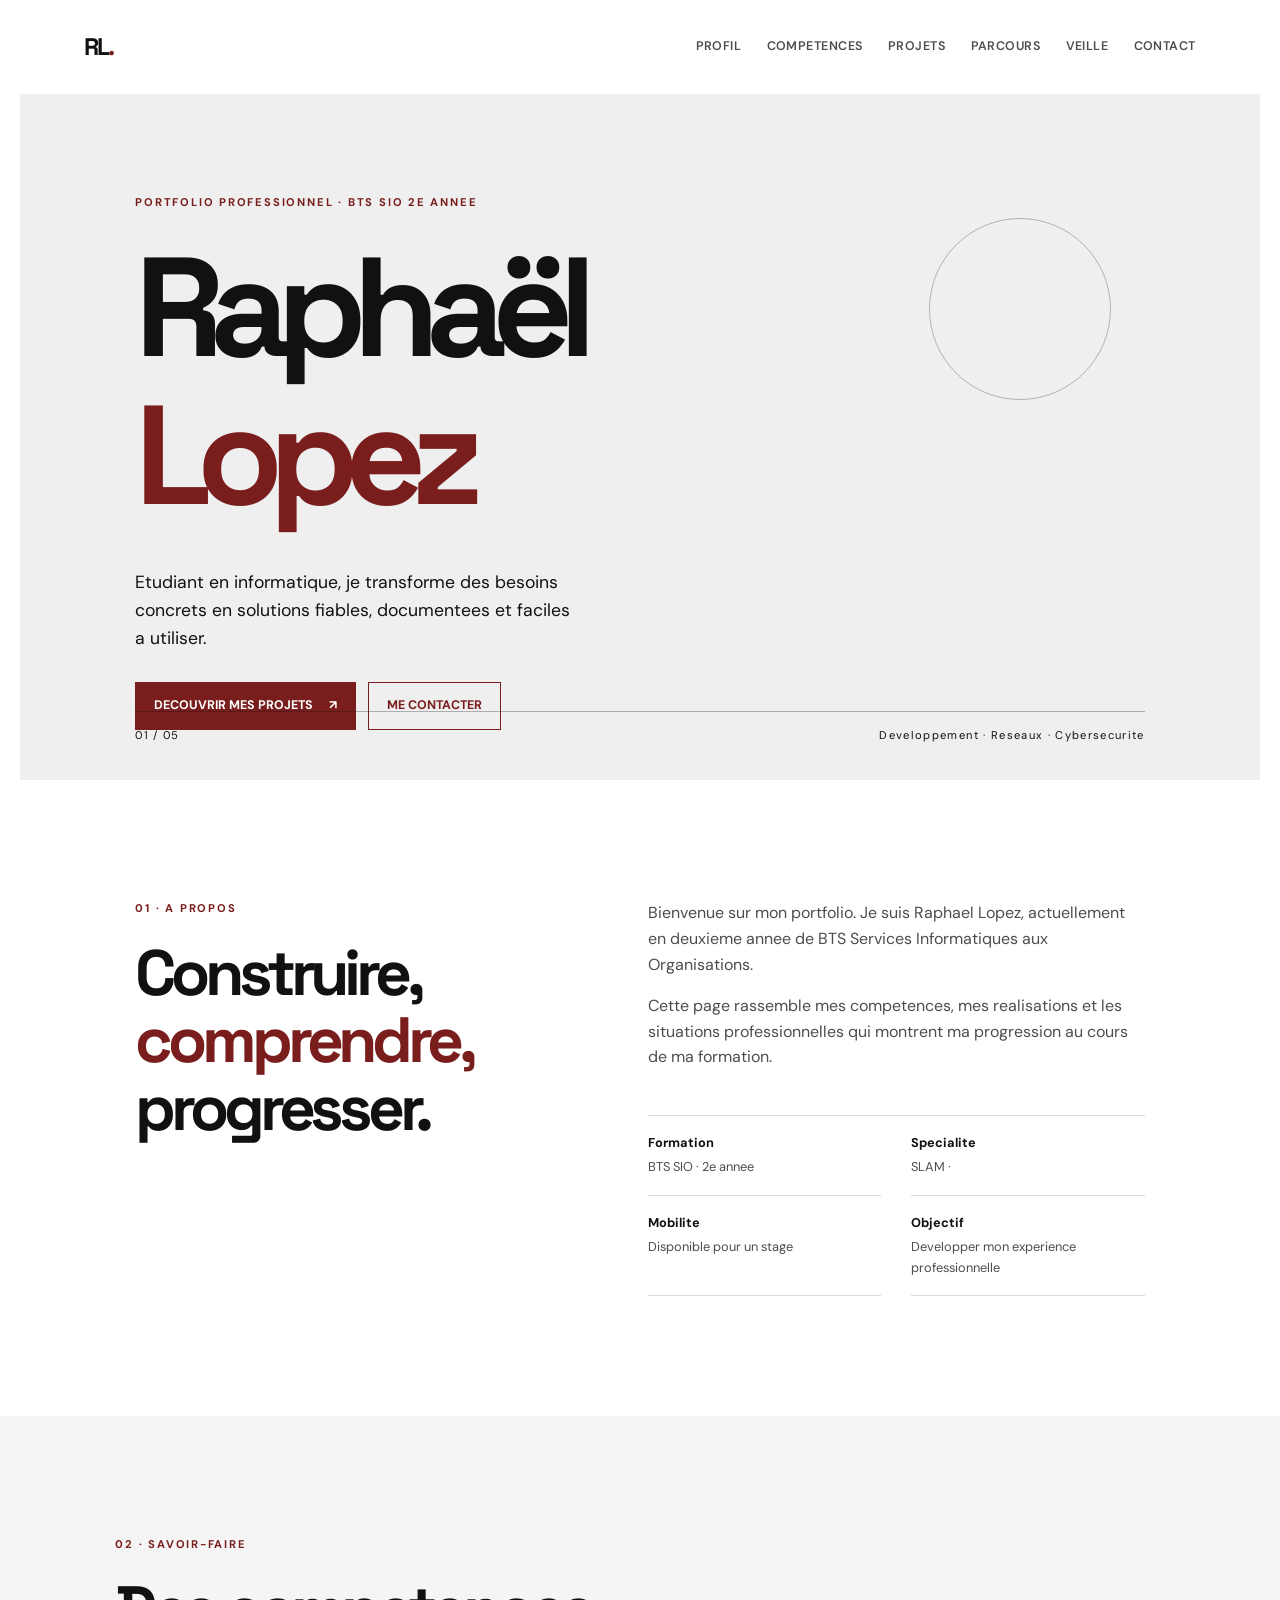
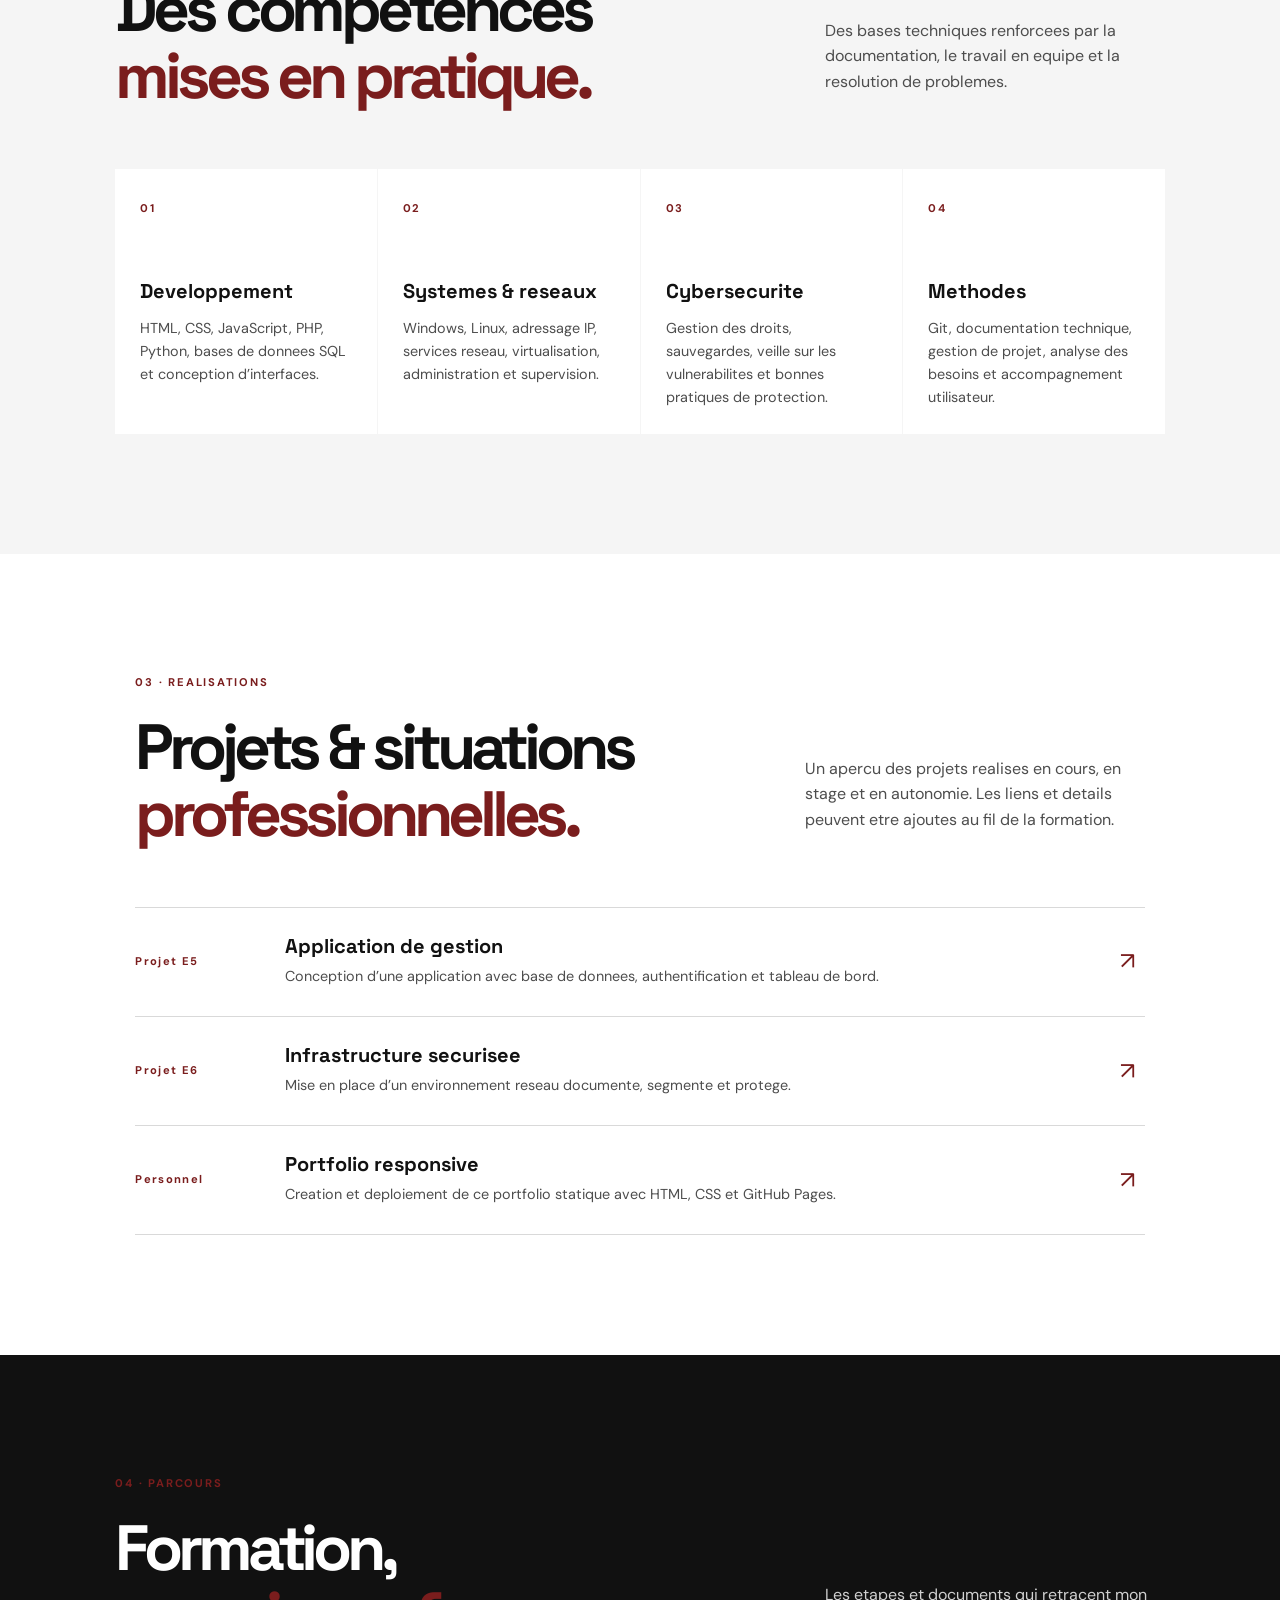
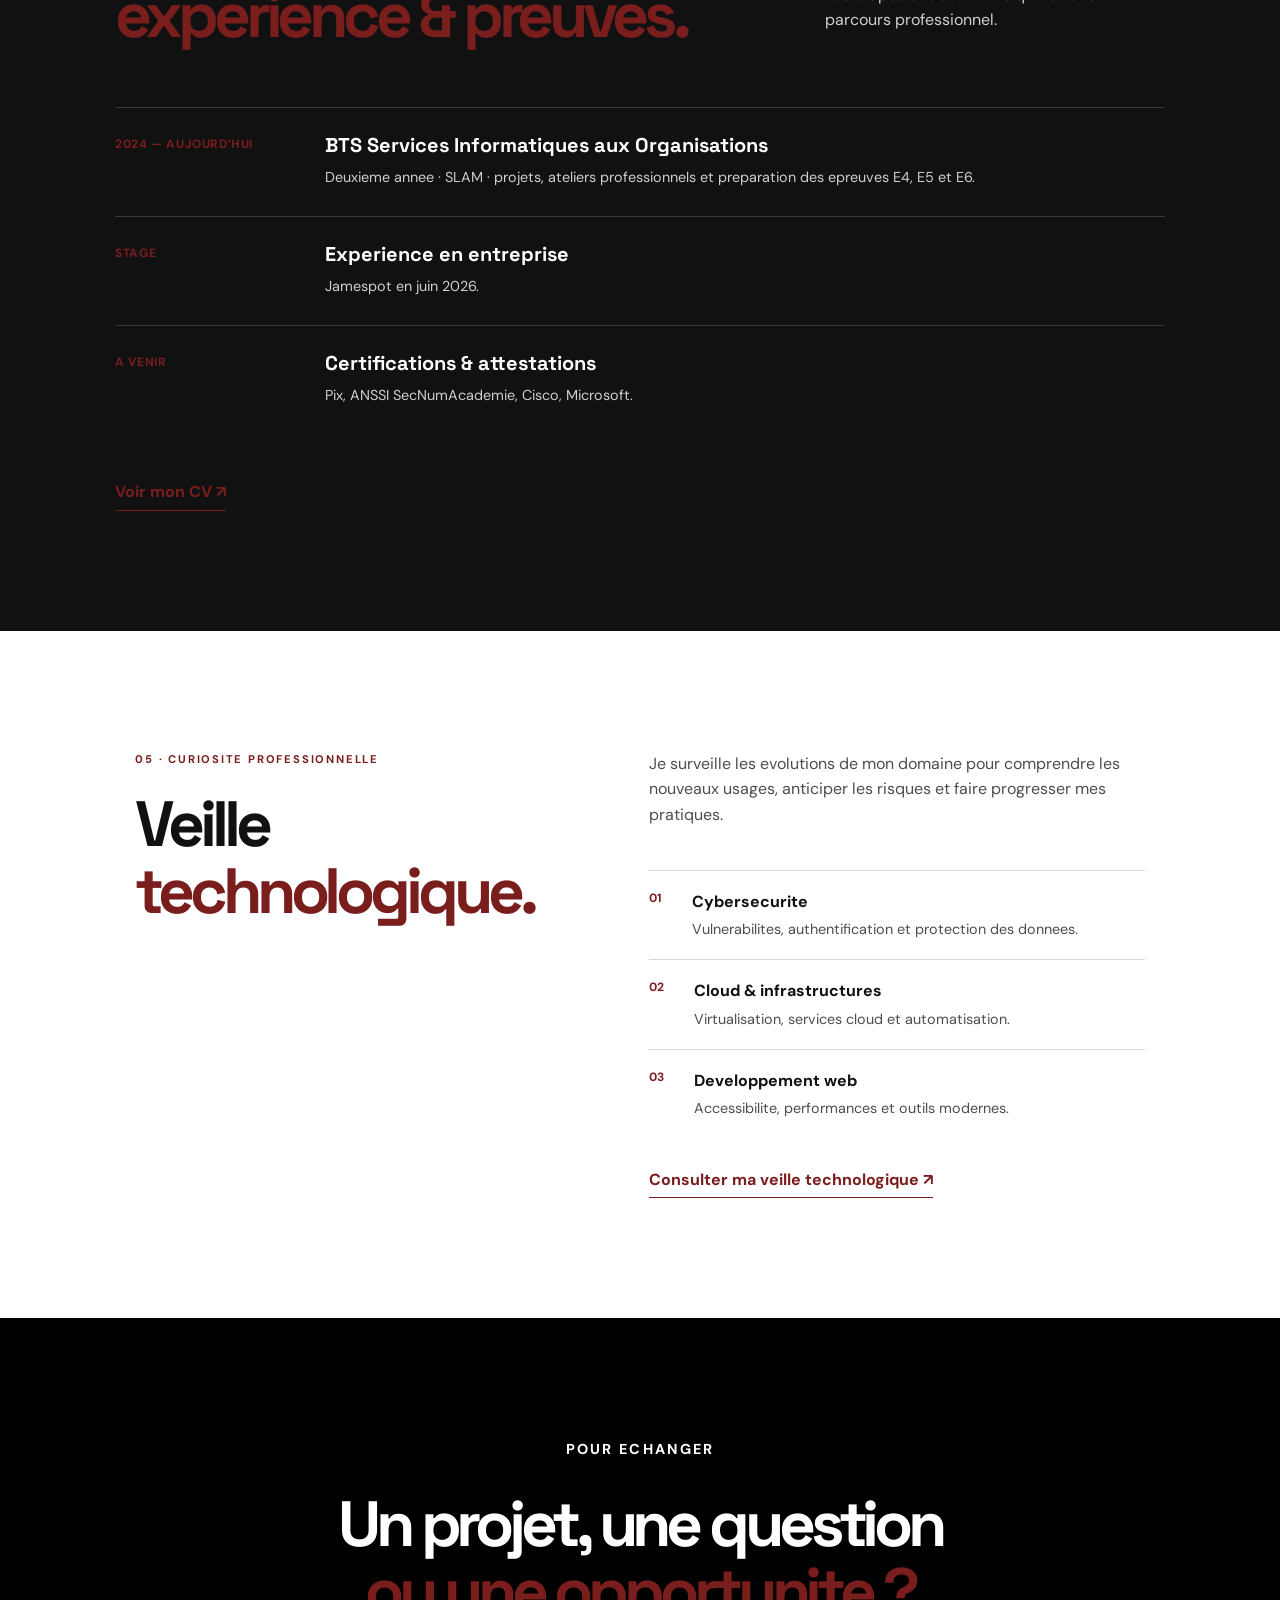
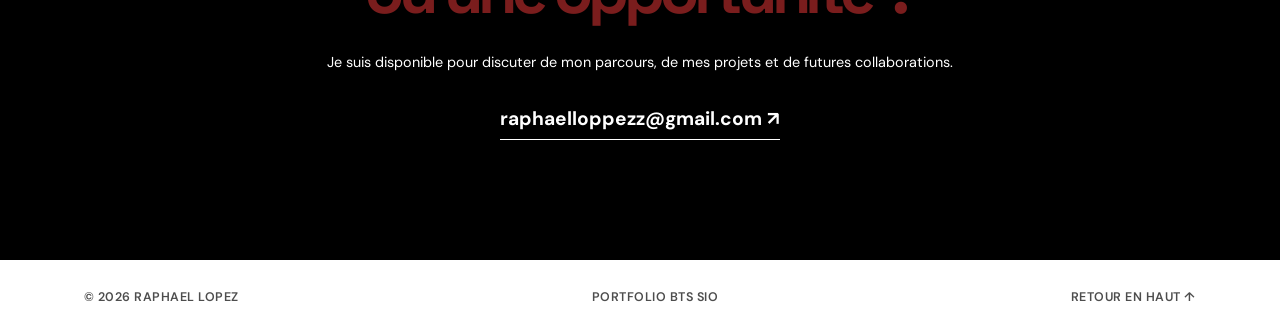
==== commit a9526f34: "Update year in footer and timeline items" ====
--- a/index.html
+++ b/index.html
@@ -94,7 +94,7 @@
                 <div class="timeline">
                     <div class="timeline-item"><span>2024 — aujourd’hui</span><div><h3>BTS Services Informatiques aux Organisations</h3><p>Deuxieme annee · SLAM · projets, ateliers professionnels et preparation des epreuves E4, E5 et E6.</p></div></div>
                     <div class="timeline-item"><span>Stage</span><div><h3>Experience en entreprise</h3><p>Jamespot en juin 2026.</p></div></div>
-                    <div class="timeline-item"><span>A venir</span><div><h3>Certifications & attestations</h3><p>Pix, ANSSI SecNumAcademie, Cisco, Microsoft ou toute autre certification obtenue.</p></div></div>
+                    <div class="timeline-item"><span>A venir</span><div><h3>Certifications & attestations</h3><p>Pix, ANSSI SecNumAcademie, Cisco, Microsoft.</p></div></div>
                 </div>
                 <div class="document-links"><a href="#contact">Voir mon CV <span aria-hidden="true">↗</div>
             </section>
@@ -123,6 +123,6 @@
             </section>
         </main>
 
-        <footer class="site-footer"><span>© 2025 Raphael Lopez</span><span>Portfolio BTS SIO</span><a href="#accueil">Retour en haut ↑</a></footer>
+        <footer class="site-footer"><span>© 2026 Raphael Lopez</span><span>Portfolio BTS SIO</span><a href="#accueil">Retour en haut ↑</a></footer>
     </body>
 </html>
--- a/stylep.css
+++ b/stylep.css
@@ -1,14 +1,15 @@
 @import url('https://fonts.googleapis.com/css2?family=DM+Sans:wght@400;500;600;700&family=Space+Grotesk:wght@400;500;600;700&display=swap');
 
 :root {
-	--ink: #172121;
-	--muted: #64706d;
-	--paper: #f4f1ea;
-	--cream: #fbfaf6;
-	--mint: #c5e5d5;
-	--orange: #f07c4f;
-	--line: #d8d8ce;
-	--dark: #172121;
+	--ink: #111111;
+	--muted: #4d4d4d;
+	--paper: #f5f5f5;
+	--cream: #ffffff;
+	--mint: #efefef;
+	--orange: #7a1d1d;
+	--orange-deep: #4f1010;
+	--line: #d9d9d9;
+	--dark: #111111;
 }
 
 * { box-sizing: border-box; }
@@ -22,7 +23,7 @@
 nav a, .site-footer { color: var(--muted); font-size: .78rem; font-weight: 600; letter-spacing: .04em; text-transform: uppercase; }
 nav a:hover, .site-footer a:hover { color: var(--orange); }
 .hero { background: var(--mint); margin: 0 auto; max-width: 1240px; min-height: 650px; padding: 100px 9vw 50px; position: relative; }
-.hero:after { border: 1px solid rgba(23,33,33,.28); border-radius: 50%; content: ''; height: 180px; position: absolute; right: 12%; top: 18%; width: 180px; }
+.hero:after { border: 1px solid rgba(17,17,17,.28); border-radius: 50%; content: ''; height: 180px; position: absolute; right: 12%; top: 18%; width: 180px; }
 .eyebrow { font-size: .7rem; font-weight: 700; letter-spacing: .16em; margin: 0 0 22px; text-transform: uppercase; }
 h1, h2, h3 { font-family: 'Space Grotesk', sans-serif; line-height: 1.05; margin: 0; }
 h1 { font-size: clamp(4rem, 11vw, 9rem); letter-spacing: -.1em; max-width: 700px; }
@@ -32,10 +33,11 @@
 .hero-intro { font-size: 1.1rem; margin: 38px 0 30px; max-width: 440px; }
 .hero-actions { display: flex; flex-wrap: wrap; gap: 12px; }
 .button { border: 1px solid var(--ink); display: inline-flex; font-size: .78rem; font-weight: 700; gap: 16px; padding: 13px 18px; text-transform: uppercase; }
-.button-primary { background: var(--ink); color: var(--cream); }
-.button-primary:hover { background: var(--orange); border-color: var(--orange); }
-.button-secondary:hover { background: rgba(255,255,255,.35); }
-.hero-meta { border-top: 1px solid rgba(23,33,33,.3); bottom: 35px; display: flex; font-size: .7rem; justify-content: space-between; left: 9vw; letter-spacing: .12em; padding-top: 15px; position: absolute; right: 9vw; text-transform: uppercase; }
+.button-primary { background: var(--orange); border-color: var(--orange); color: var(--cream); }
+.button-primary:hover { background: var(--orange-deep); border-color: var(--orange-deep); }
+.button-secondary { border-color: var(--orange); color: var(--orange); }
+.button-secondary:hover { background: rgba(122, 29, 29, 0.08); }
+.hero-meta { border-top: 1px solid rgba(17,17,17,.3); bottom: 35px; display: flex; font-size: .7rem; justify-content: space-between; left: 9vw; letter-spacing: .12em; padding-top: 15px; position: absolute; right: 9vw; }
 .section, .contact-section { margin: 0 auto; max-width: 1240px; padding: 120px 9vw; }
 .split-section { display: grid; gap: 9vw; grid-template-columns: .8fr 1fr; }
 .section-copy { color: var(--muted); max-width: 540px; }
@@ -58,9 +60,9 @@
 .project-arrow { color: var(--orange); font-size: 1.5rem; }
 .project-row:hover h3 { color: var(--orange); }
 .dark-section { background: var(--dark); color: var(--cream); max-width: none; }
-.dark-section .section-heading > p, .dark-section .timeline-item p { color: #aab6b1; }
+.dark-section .section-heading > p, .dark-section .timeline-item p { color: #d0d0d0; }
 .timeline { margin: 0 auto; max-width: 1060px; }
-.timeline-item { border-top: 1px solid #40504d; display: grid; gap: 60px; grid-template-columns: 150px 1fr; padding: 27px 0; }
+.timeline-item { border-top: 1px solid #3a3a3a; display: grid; gap: 60px; grid-template-columns: 150px 1fr; padding: 27px 0; }
 .timeline-item > span { color: var(--orange); font-size: .75rem; font-weight: 700; letter-spacing: .05em; text-transform: uppercase; }
 .timeline-item h3 { margin-bottom: 10px; }
 .document-links { display: flex; flex-wrap: wrap; gap: 35px; margin: 45px auto 0; max-width: 1060px; }
@@ -71,9 +73,10 @@
 .watch-list strong { color: var(--ink); display: block; margin-bottom: 4px; }
 .watch-link { border-bottom: 1px solid var(--orange); color: var(--orange); display: inline-block; font-weight: 700; margin-top: 28px; padding-bottom: 5px; }
 .watch-link:hover { color: var(--ink); }
-.contact-section { background: var(--orange); color: var(--ink); max-width: none; text-align: center; }
+.contact-section { background: #000000; color: #ffffff; max-width: none; text-align: center; }
 .contact-section h2 { margin: 0 auto 25px; }
-.contact-section > p { color: var(--ink); margin: 0 auto 30px; }
-.contact-link { border-color: var(--ink); display: inline-block; color: var(--ink); font-size: 1.2rem; }
+.contact-section > p { color: #ffffff; margin: 0 auto 30px; }
+.contact-link { border-color: #ffffff; display: inline-block; color: #ffffff; font-size: 1.2rem; }
 .site-footer { display: flex; justify-content: space-between; margin: 0 auto; max-width: 1240px; padding: 28px 5vw; }
-@media (max-width: 800px) { .site-header { align-items: flex-start; flex-direction: column; gap: 20px; } nav { gap: 12px 18px; } .hero { min-height: 640px; padding: 75px 8vw 40px; } .hero:after { height: 100px; right: 10%; top: 17%; width: 100px; } .hero-meta { align-items: flex-start; flex-direction: column; gap: 8px; left: 8vw; right: 8vw; } .section, .contact-section { padding: 80px 8vw; } .split-section, .skill-grid { grid-template-columns: 1fr; } .section-heading { align-items: start; flex-direction: column; gap: 20px; } .skill-card { min-height: auto; } .skill-card h3 { margin-top: 35px; } .project-row { gap: 12px; grid-template-columns: 1fr 25px; } .project-type { grid-column: 1 / -1; } .timeline-item { gap: 12px; grid-template-columns: 1fr; } .site-footer { align-items: flex-start; flex-direction: column; gap: 10px; } }
+@media (max-width: 800px) { .site-header { align-items: flex-start; flex-direction: column; gap: 20px; } nav { gap: 12px 18px; } .hero { min-height: 640px; padding: 75px 8vw 40px; } .hero:after { height: 120px; right: 10%; top: 16%; width: 120px; } }
+@media (max-width: 560px) { .info-grid, .skill-grid { grid-template-columns: 1fr; } .site-footer { align-items: flex-start; flex-direction: column; gap: 8px; } }
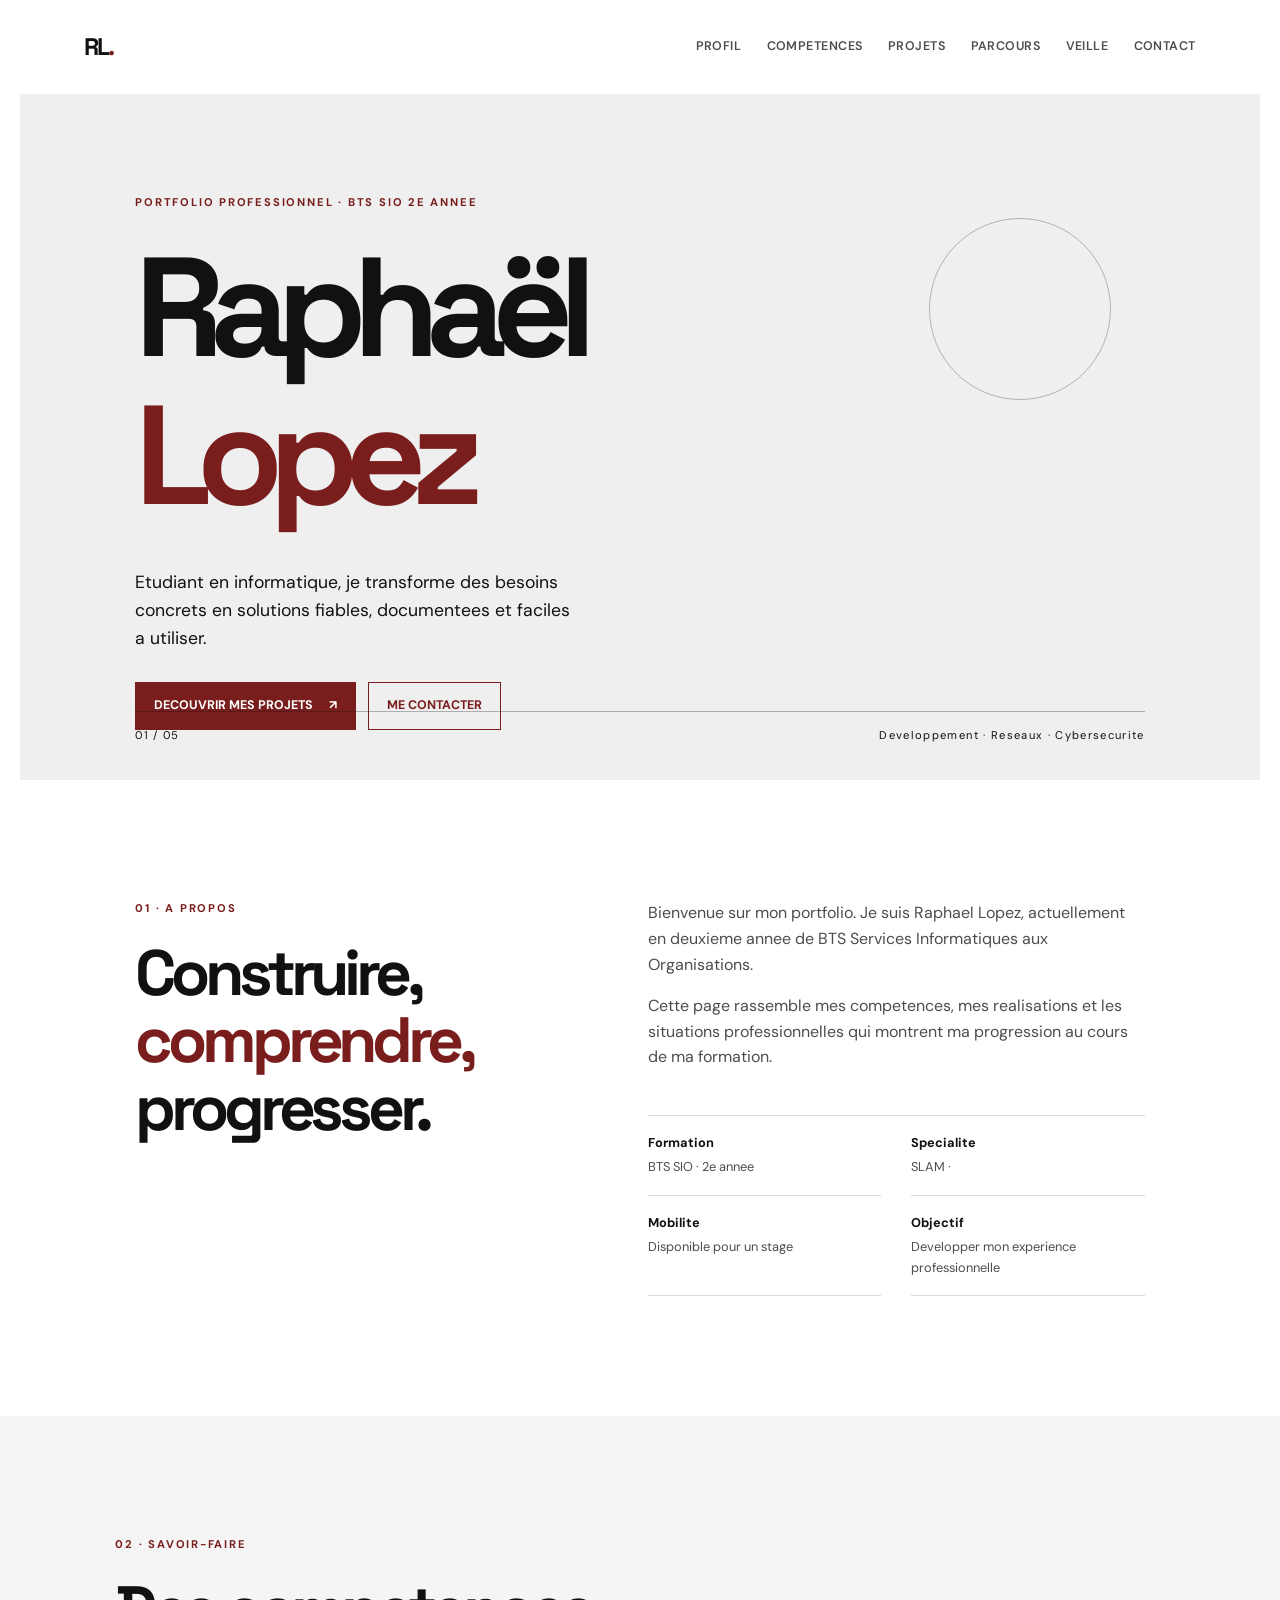
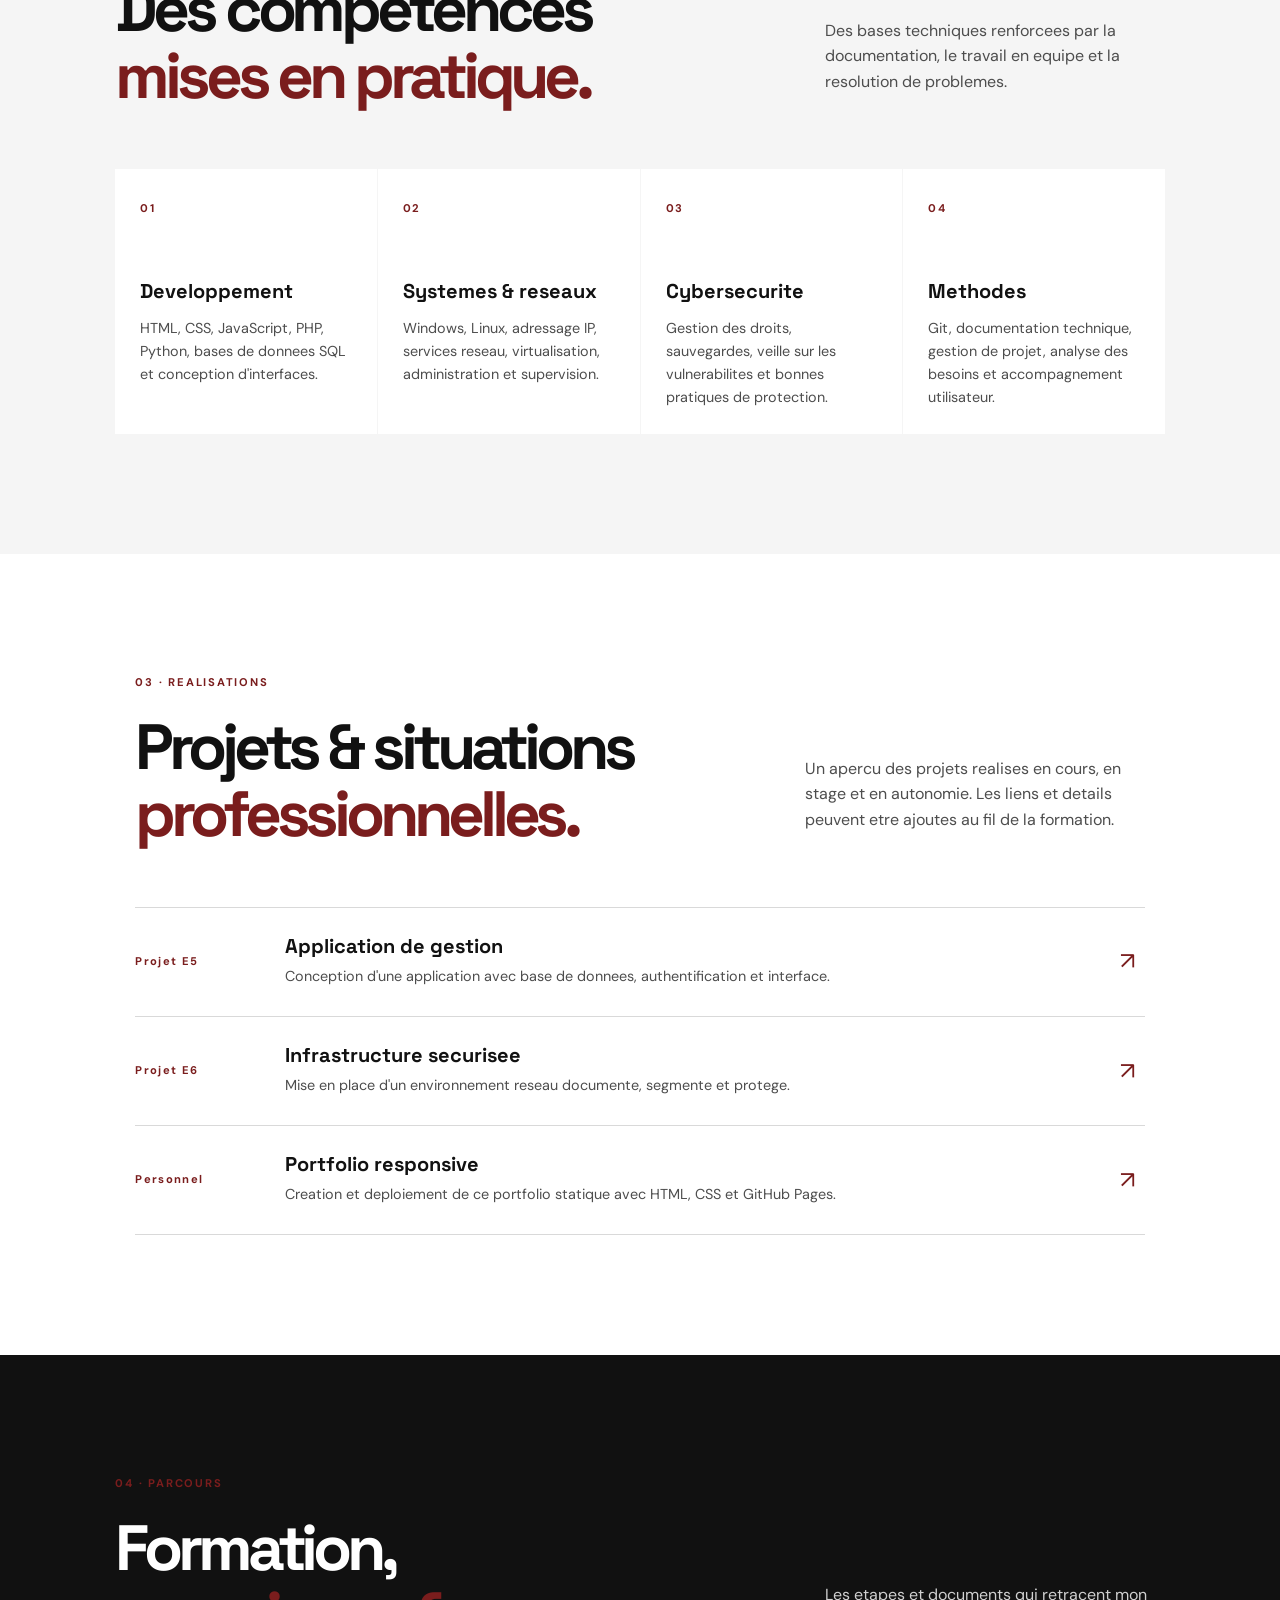
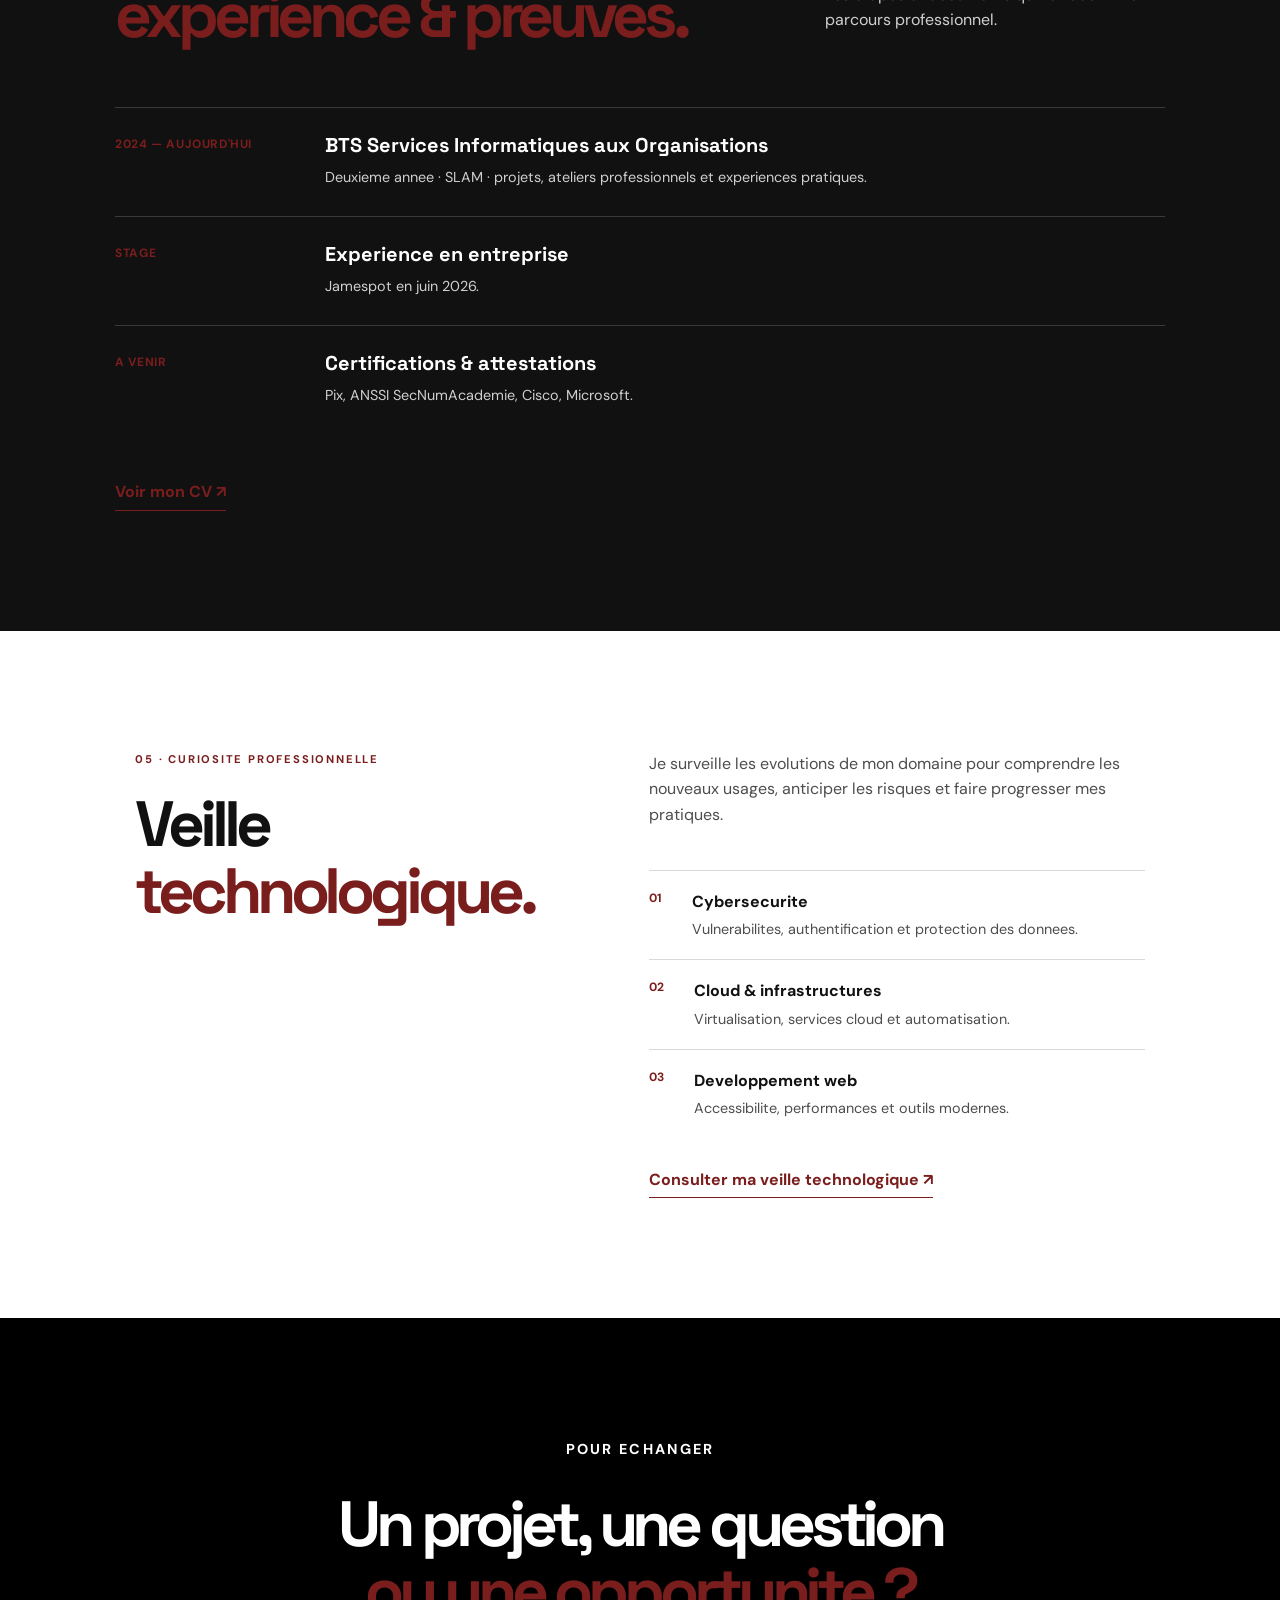
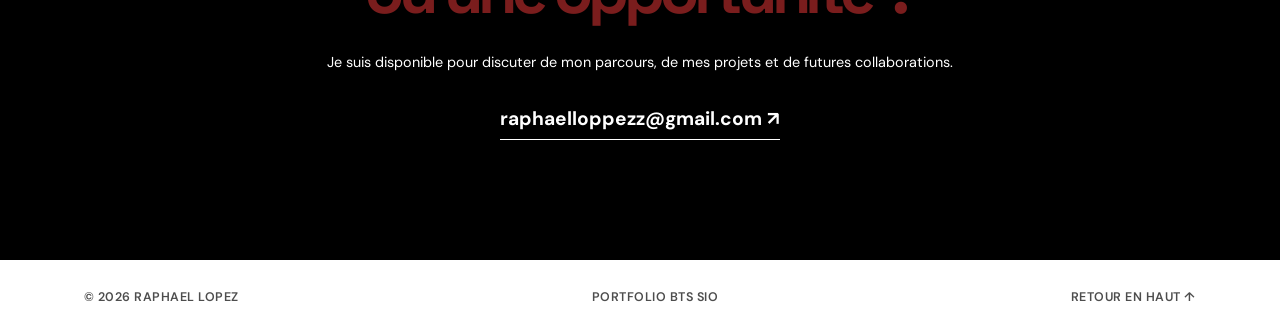
==== commit 33e88cda: "Retire la ligne de séparation entre les boutons et hero-meta dans la section accueil" ====
--- a/index.html
+++ b/index.html
@@ -61,7 +61,7 @@
                     <p>Des bases techniques renforcees par la documentation, le travail en equipe et la resolution de problemes.</p>
                 </div>
                 <div class="skill-grid">
-                    <article class="skill-card"><span class="card-number">01</span><h3>Developpement</h3><p>HTML, CSS, JavaScript, PHP, Python, bases de donnees SQL et conception d’interfaces.</p></article>
+                    <article class="skill-card"><span class="card-number">01</span><h3>Developpement</h3><p>HTML, CSS, JavaScript, PHP, Python, bases de donnees SQL et conception d'interfaces.</p></article>
                     <article class="skill-card"><span class="card-number">02</span><h3>Systemes & reseaux</h3><p>Windows, Linux, adressage IP, services reseau, virtualisation, administration et supervision.</p></article>
                     <article class="skill-card"><span class="card-number">03</span><h3>Cybersecurite</h3><p>Gestion des droits, sauvegardes, veille sur les vulnerabilites et bonnes pratiques de protection.</p></article>
                     <article class="skill-card"><span class="card-number">04</span><h3>Methodes</h3><p>Git, documentation technique, gestion de projet, analyse des besoins et accompagnement utilisateur.</p></article>
@@ -77,9 +77,9 @@
                     <p>Un apercu des projets realises en cours, en stage et en autonomie. Les liens et details peuvent etre ajoutes au fil de la formation.</p>
                 </div>
                 <div class="project-list">
-                    <article class="project-row"><span class="project-type">Projet E5</span><div><h3>Application de gestion</h3><p>Conception d’une application avec base de donnees, authentification et tableau de bord.</p></div><span class="project-arrow" aria-hidden="true">↗</span></article>
-                    <article class="project-row"><span class="project-type">Projet E6</span><div><h3>Infrastructure securisee</h3><p>Mise en place d’un environnement reseau documente, segmente et protege.</p></div><span class="project-arrow" aria-hidden="true">↗</span></article>
-                    <article class="project-row"><span class="project-type">Personnel</span><div><h3>Portfolio responsive</h3><p>Creation et deploiement de ce portfolio statique avec HTML, CSS et GitHub Pages.</p></div><span class="project-arrow" aria-hidden="true">↗</span></article>
+                    <article class="project-row"><span class="project-type">Projet E5</span><div><h3>Application de gestion</h3><p>Conception d'une application avec base de donnees, authentification et interface.</p></div><span class="project-arrow">↗</span></article>
+                    <article class="project-row"><span class="project-type">Projet E6</span><div><h3>Infrastructure securisee</h3><p>Mise en place d'un environnement reseau documente, segmente et protege.</p></div><span class="project-arrow">↗</span></article>
+                    <article class="project-row"><span class="project-type">Personnel</span><div><h3>Portfolio responsive</h3><p>Creation et deploiement de ce portfolio statique avec HTML, CSS et GitHub Pages.</p></div><span class="project-arrow">↗</span></article>
                 </div>
             </section>
 
@@ -92,11 +92,11 @@
                     <p>Les etapes et documents qui retracent mon parcours professionnel.</p>
                 </div>
                 <div class="timeline">
-                    <div class="timeline-item"><span>2024 — aujourd’hui</span><div><h3>BTS Services Informatiques aux Organisations</h3><p>Deuxieme annee · SLAM · projets, ateliers professionnels et preparation des epreuves E4, E5 et E6.</p></div></div>
+                    <div class="timeline-item"><span>2024 — aujourd'hui</span><div><h3>BTS Services Informatiques aux Organisations</h3><p>Deuxieme annee · SLAM · projets, ateliers professionnels et experiences pratiques.</p></div></div>
                     <div class="timeline-item"><span>Stage</span><div><h3>Experience en entreprise</h3><p>Jamespot en juin 2026.</p></div></div>
                     <div class="timeline-item"><span>A venir</span><div><h3>Certifications & attestations</h3><p>Pix, ANSSI SecNumAcademie, Cisco, Microsoft.</p></div></div>
                 </div>
-                <div class="document-links"><a href="#contact">Voir mon CV <span aria-hidden="true">↗</div>
+                <div class="document-links"><a href="#contact">Voir mon CV <span aria-hidden="true">↗</span></a></div>
             </section>
 
             <section id="veille" class="section split-section">
